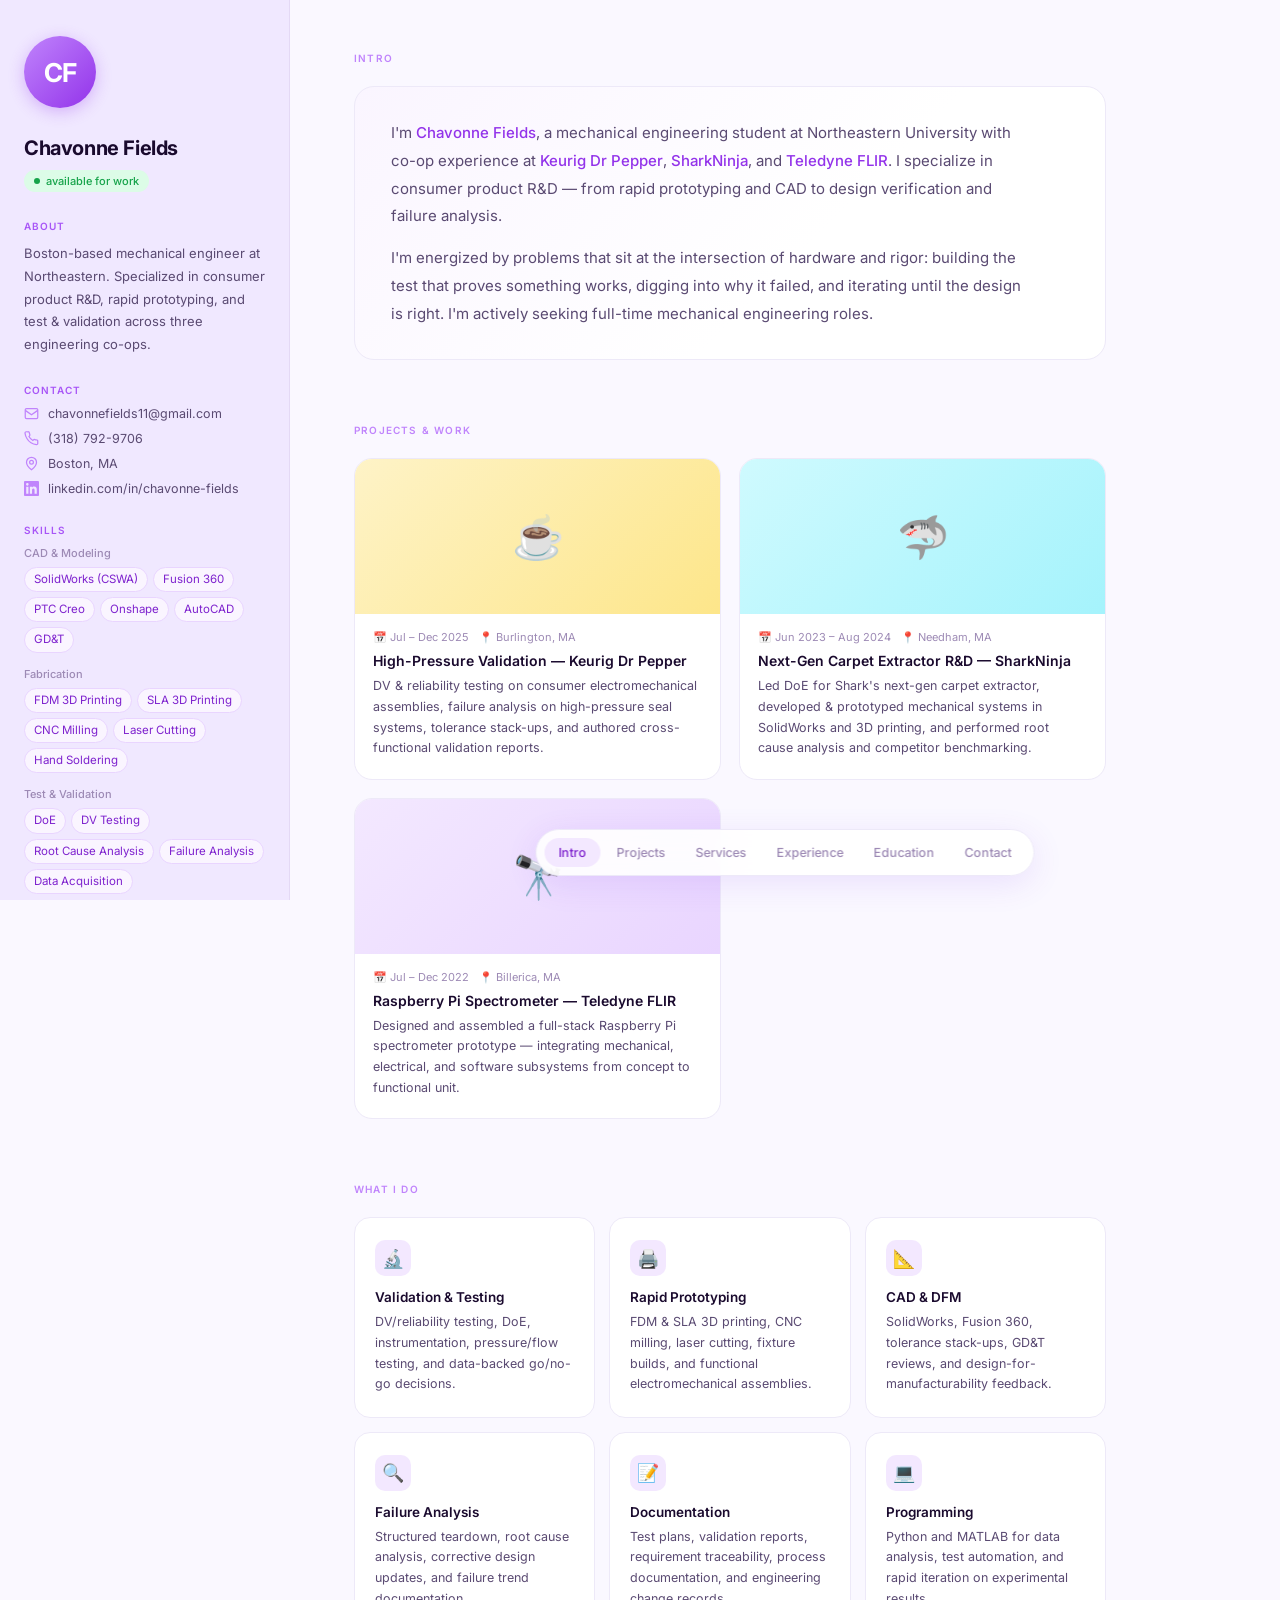
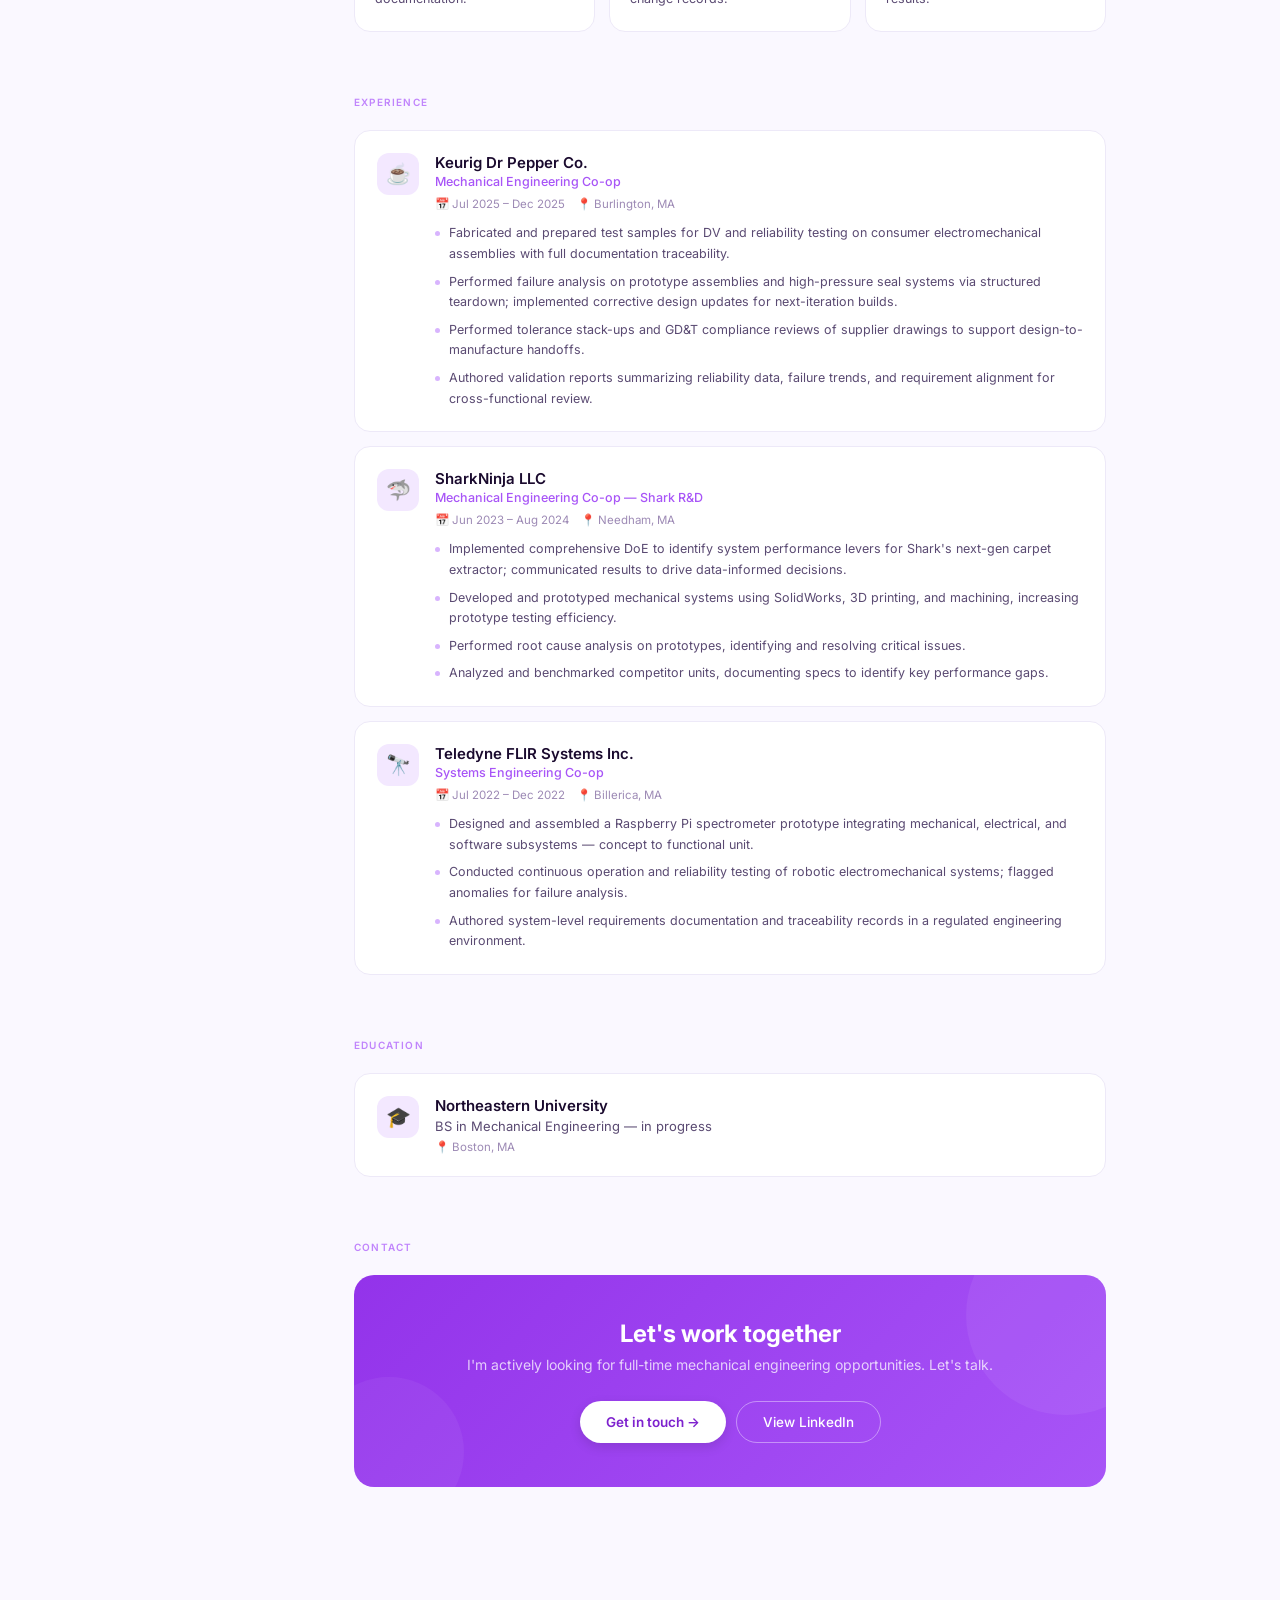
==== index.html @ 5c539b1e "Rename portfolio.html to index.html" ====
<!DOCTYPE html>
<html lang="en">
<head>
  <meta charset="UTF-8" />
  <meta name="viewport" content="width=device-width, initial-scale=1.0" />
  <title>Chavonne Fields — Mechanical Engineer</title>
  <link rel="preconnect" href="https://fonts.googleapis.com" />
  <link rel="preconnect" href="https://fonts.gstatic.com" crossorigin />
  <link href="https://fonts.googleapis.com/css2?family=Inter:ital,wght@0,300;0,400;0,500;0,600;0,700;1,400&display=swap" rel="stylesheet" />
  <style>
    *, *::before, *::after { box-sizing: border-box; margin: 0; padding: 0; }

    :root {
      --purple-50:  #faf5ff;
      --purple-100: #f3e8ff;
      --purple-200: #e9d5ff;
      --purple-300: #d8b4fe;
      --purple-400: #c084fc;
      --purple-500: #a855f7;
      --purple-600: #9333ea;
      --purple-700: #7e22ce;
      --sidebar-bg: #f0e8ff;
      --border:     #e4d9f5;
      --border-light: #ede9f8;
      --text-primary:   #1a0a2e;
      --text-secondary: #5a4a72;
      --text-muted:     #9d8ab5;
      --bg:     #faf8ff;
      --surface: #fff;
    }

    html { scroll-behavior: smooth; }

    body {
      font-family: 'Inter', -apple-system, BlinkMacSystemFont, sans-serif;
      background: var(--bg);
      color: var(--text-primary);
      display: flex;
      min-height: 100vh;
      -webkit-font-smoothing: antialiased;
    }

    /* ─── SIDEBAR ─── */
    .sidebar {
      width: 290px;
      min-width: 290px;
      height: 100vh;
      position: sticky;
      top: 0;
      overflow-y: auto;
      background: var(--sidebar-bg);
      border-right: 1px solid var(--border);
      padding: 36px 24px 32px;
      display: flex;
      flex-direction: column;
      gap: 28px;
    }

    .sidebar::-webkit-scrollbar { width: 0; }

    /* Profile photo placeholder — swap for <img> when ready */
    .profile-photo {
      width: 72px;
      height: 72px;
      border-radius: 50%;
      background: linear-gradient(135deg, var(--purple-400), var(--purple-600));
      display: flex;
      align-items: center;
      justify-content: center;
      font-size: 26px;
      font-weight: 700;
      color: #fff;
      letter-spacing: -1px;
      flex-shrink: 0;
      box-shadow: 0 4px 16px rgba(147, 51, 234, 0.3);
    }

    .profile-photo img {
      width: 100%;
      height: 100%;
      border-radius: 50%;
      object-fit: cover;
    }

    .name-block h1 {
      font-size: 20px;
      font-weight: 700;
      letter-spacing: -0.4px;
      color: var(--text-primary);
      line-height: 1.2;
      margin-bottom: 8px;
    }

    .status-badge {
      display: inline-flex;
      align-items: center;
      gap: 6px;
      font-size: 11px;
      font-weight: 500;
      color: #16a34a;
      background: #dcfce7;
      padding: 4px 10px;
      border-radius: 20px;
    }

    .status-badge::before {
      content: '';
      width: 6px;
      height: 6px;
      border-radius: 50%;
      background: #16a34a;
      animation: pulse 2s infinite;
    }

    @keyframes pulse {
      0%, 100% { opacity: 1; transform: scale(1); }
      50%       { opacity: 0.5; transform: scale(0.85); }
    }

    .sidebar-label {
      font-size: 10px;
      font-weight: 600;
      text-transform: uppercase;
      letter-spacing: 0.1em;
      color: var(--purple-500);
      margin-bottom: 10px;
    }

    .about-text {
      font-size: 13px;
      line-height: 1.75;
      color: var(--text-secondary);
    }

    /* Contact */
    .contact-list { list-style: none; display: flex; flex-direction: column; gap: 10px; }

    .contact-list li {
      display: flex;
      align-items: center;
      gap: 9px;
      font-size: 12.5px;
      color: var(--text-secondary);
    }

    .contact-list li a {
      color: var(--text-secondary);
      text-decoration: none;
      transition: color 0.15s;
    }

    .contact-list li a:hover { color: var(--purple-600); }

    .c-icon {
      width: 15px;
      height: 15px;
      flex-shrink: 0;
      color: var(--purple-400);
    }

    /* Skills */
    .skill-group { margin-bottom: 14px; }

    .skill-group-label {
      font-size: 11px;
      font-weight: 500;
      color: var(--text-muted);
      margin-bottom: 7px;
    }

    .skill-tags { display: flex; flex-wrap: wrap; gap: 5px; }

    .skill-tag {
      font-size: 11.5px;
      padding: 3px 9px;
      border-radius: 20px;
      border: 1px solid var(--purple-200);
      color: var(--purple-700);
      background: var(--purple-50);
      line-height: 1.5;
    }

    /* Social */
    .social-links {
      display: flex;
      gap: 12px;
      margin-top: auto;
      padding-top: 4px;
    }

    .social-links a {
      color: var(--purple-300);
      transition: color 0.15s;
      display: flex;
    }

    .social-links a:hover { color: var(--purple-600); }

    /* ─── MAIN ─── */
    .main {
      flex: 1;
      padding: 52px 64px 130px;
      max-width: 880px;
    }

    .content-section { margin-bottom: 64px; }

    .section-label {
      font-size: 10px;
      font-weight: 600;
      text-transform: uppercase;
      letter-spacing: 0.12em;
      color: var(--purple-400);
      margin-bottom: 22px;
    }

    /* ─── INTRO ─── */
    .intro-card {
      background: linear-gradient(135deg, var(--purple-50) 0%, #fff 60%);
      border: 1px solid var(--border-light);
      border-radius: 20px;
      padding: 32px 36px;
    }

    .intro-text {
      font-size: 15px;
      line-height: 1.85;
      color: var(--text-secondary);
      max-width: 640px;
    }

    .intro-text + .intro-text { margin-top: 14px; }

    .intro-highlight {
      color: var(--purple-600);
      font-weight: 500;
    }

    /* ─── PROJECT CARDS ─── */
    .projects-grid {
      display: grid;
      grid-template-columns: 1fr 1fr;
      gap: 18px;
    }

    .project-card {
      border: 1px solid var(--border-light);
      border-radius: 18px;
      overflow: hidden;
      background: var(--surface);
      transition: box-shadow 0.2s, transform 0.2s, border-color 0.2s;
      cursor: default;
    }

    .project-card:hover {
      box-shadow: 0 12px 40px rgba(147, 51, 234, 0.1);
      transform: translateY(-3px);
      border-color: var(--purple-200);
    }

    .project-thumb {
      width: 100%;
      height: 155px;
      display: flex;
      align-items: center;
      justify-content: center;
      font-size: 42px;
      position: relative;
      overflow: hidden;
    }

    .thumb-keurig   { background: linear-gradient(135deg, #fef3c7 0%, #fde68a 100%); }
    .thumb-shark    { background: linear-gradient(135deg, #cffafe 0%, #a5f3fc 100%); }
    .thumb-teledyne { background: linear-gradient(135deg, var(--purple-100) 0%, var(--purple-200) 100%); }

    .project-body { padding: 16px 18px 20px; }

    .project-meta {
      display: flex;
      flex-wrap: wrap;
      gap: 10px;
      margin-bottom: 8px;
      font-size: 11px;
      color: var(--text-muted);
    }

    .project-card h3 {
      font-size: 14px;
      font-weight: 600;
      margin-bottom: 7px;
      color: var(--text-primary);
    }

    .project-card p {
      font-size: 12.5px;
      color: var(--text-secondary);
      line-height: 1.65;
    }

    /* ─── SERVICES ─── */
    .services-grid {
      display: grid;
      grid-template-columns: repeat(3, 1fr);
      gap: 14px;
    }

    .service-card {
      padding: 22px 20px;
      border: 1px solid var(--border-light);
      border-radius: 16px;
      background: var(--surface);
      transition: border-color 0.2s, box-shadow 0.2s;
    }

    .service-card:hover {
      border-color: var(--purple-300);
      box-shadow: 0 4px 20px rgba(147, 51, 234, 0.07);
    }

    .service-icon {
      width: 36px;
      height: 36px;
      border-radius: 10px;
      background: var(--purple-100);
      display: flex;
      align-items: center;
      justify-content: center;
      font-size: 18px;
      margin-bottom: 13px;
    }

    .service-card h3 {
      font-size: 13.5px;
      font-weight: 600;
      margin-bottom: 7px;
      color: var(--text-primary);
    }

    .service-card p {
      font-size: 12.5px;
      color: var(--text-secondary);
      line-height: 1.65;
    }

    /* ─── TIMELINE ─── */
    .timeline { display: flex; flex-direction: column; gap: 14px; }

    .timeline-item {
      display: flex;
      gap: 16px;
      padding: 22px;
      border: 1px solid var(--border-light);
      border-radius: 16px;
      background: var(--surface);
      transition: border-color 0.2s, box-shadow 0.2s;
    }

    .timeline-item:hover {
      border-color: var(--purple-200);
      box-shadow: 0 4px 20px rgba(147, 51, 234, 0.07);
    }

    .timeline-icon {
      width: 42px;
      height: 42px;
      border-radius: 12px;
      flex-shrink: 0;
      display: flex;
      align-items: center;
      justify-content: center;
      font-size: 20px;
      background: var(--purple-100);
    }

    .timeline-body { flex: 1; }

    .timeline-body h3 {
      font-size: 15px;
      font-weight: 600;
      margin-bottom: 2px;
      color: var(--text-primary);
    }

    .timeline-role {
      font-size: 12.5px;
      color: var(--purple-500);
      font-weight: 500;
      margin-bottom: 8px;
    }

    .timeline-meta {
      display: flex;
      flex-wrap: wrap;
      gap: 12px;
      margin-bottom: 12px;
      font-size: 11.5px;
      color: var(--text-muted);
    }

    .timeline-meta span { display: flex; align-items: center; gap: 4px; }

    .timeline-bullets {
      list-style: none;
      display: flex;
      flex-direction: column;
      gap: 7px;
    }

    .timeline-bullets li {
      font-size: 12.5px;
      color: var(--text-secondary);
      line-height: 1.65;
      padding-left: 14px;
      position: relative;
    }

    .timeline-bullets li::before {
      content: '';
      position: absolute;
      left: 0;
      top: 8px;
      width: 5px;
      height: 5px;
      border-radius: 50%;
      background: var(--purple-300);
    }

    /* ─── EDUCATION ─── */
    .edu-card {
      display: flex;
      gap: 16px;
      padding: 22px;
      border: 1px solid var(--border-light);
      border-radius: 16px;
      background: var(--surface);
    }

    .edu-icon {
      width: 42px;
      height: 42px;
      border-radius: 12px;
      background: var(--purple-100);
      flex-shrink: 0;
      display: flex;
      align-items: center;
      justify-content: center;
      font-size: 20px;
    }

    .edu-body h3 {
      font-size: 15px;
      font-weight: 600;
      margin-bottom: 3px;
      color: var(--text-primary);
    }

    .edu-body .degree {
      font-size: 13px;
      color: var(--text-secondary);
      margin-bottom: 6px;
    }

    .edu-meta {
      display: flex;
      gap: 14px;
      font-size: 11.5px;
      color: var(--text-muted);
    }

    /* ─── CONTACT CTA ─── */
    .contact-cta {
      padding: 44px 40px;
      border-radius: 20px;
      background: linear-gradient(135deg, var(--purple-600) 0%, var(--purple-500) 100%);
      text-align: center;
      position: relative;
      overflow: hidden;
    }

    .contact-cta::before {
      content: '';
      position: absolute;
      top: -60px;
      right: -60px;
      width: 200px;
      height: 200px;
      border-radius: 50%;
      background: rgba(255,255,255,0.06);
    }

    .contact-cta::after {
      content: '';
      position: absolute;
      bottom: -40px;
      left: -40px;
      width: 150px;
      height: 150px;
      border-radius: 50%;
      background: rgba(255,255,255,0.05);
    }

    .contact-cta h2 {
      font-size: 24px;
      font-weight: 700;
      color: #fff;
      margin-bottom: 8px;
      position: relative;
      z-index: 1;
    }

    .contact-cta p {
      color: rgba(255,255,255,0.75);
      font-size: 14px;
      margin-bottom: 28px;
      position: relative;
      z-index: 1;
    }

    .cta-buttons {
      display: flex;
      gap: 10px;
      justify-content: center;
      flex-wrap: wrap;
      position: relative;
      z-index: 1;
    }

    .btn-white {
      display: inline-flex;
      align-items: center;
      gap: 6px;
      background: #fff;
      color: var(--purple-700);
      padding: 12px 26px;
      border-radius: 30px;
      text-decoration: none;
      font-size: 13.5px;
      font-weight: 600;
      transition: transform 0.15s, box-shadow 0.15s;
      box-shadow: 0 4px 12px rgba(0,0,0,0.12);
    }

    .btn-white:hover {
      transform: translateY(-1px);
      box-shadow: 0 8px 20px rgba(0,0,0,0.16);
    }

    .btn-outline-white {
      display: inline-flex;
      align-items: center;
      gap: 6px;
      background: transparent;
      color: #fff;
      padding: 12px 26px;
      border-radius: 30px;
      text-decoration: none;
      font-size: 13.5px;
      font-weight: 500;
      border: 1.5px solid rgba(255,255,255,0.4);
      transition: border-color 0.15s, background 0.15s;
    }

    .btn-outline-white:hover {
      border-color: rgba(255,255,255,0.8);
      background: rgba(255,255,255,0.08);
    }

    /* ─── BOTTOM NAV ─── */
    .bottom-nav {
      position: fixed;
      bottom: 24px;
      left: calc(290px + (100vw - 290px) / 2);
      transform: translateX(-50%);
      background: rgba(255,255,255,0.9);
      backdrop-filter: blur(20px);
      -webkit-backdrop-filter: blur(20px);
      border: 1px solid var(--border-light);
      border-radius: 50px;
      padding: 8px;
      display: flex;
      gap: 2px;
      box-shadow: 0 8px 32px rgba(124, 58, 237, 0.12);
      z-index: 100;
    }

    .bottom-nav a {
      font-size: 12.5px;
      font-weight: 500;
      color: var(--text-muted);
      text-decoration: none;
      padding: 7px 14px;
      border-radius: 30px;
      transition: all 0.15s;
      white-space: nowrap;
    }

    .bottom-nav a:hover { color: var(--purple-700); background: var(--purple-50); }

    .bottom-nav a.active {
      color: var(--purple-700);
      background: var(--purple-100);
    }

    /* ─── RESPONSIVE ─── */
    @media (max-width: 980px) {
      body { flex-direction: column; }
      .sidebar {
        width: 100%;
        min-width: unset;
        height: auto;
        position: static;
        border-right: none;
        border-bottom: 1px solid var(--border);
      }
      .main { padding: 36px 28px 110px; max-width: 100%; }
      .projects-grid { grid-template-columns: 1fr; }
      .services-grid { grid-template-columns: 1fr 1fr; }
      .bottom-nav { left: 50%; transform: translateX(-50%); }
    }

    @media (max-width: 580px) {
      .services-grid { grid-template-columns: 1fr; }
      .main { padding: 28px 18px 110px; }
      .contact-cta { padding: 32px 24px; }
    }
  </style>
</head>
<body>

  <!-- ─── SIDEBAR ─── -->
  <aside class="sidebar">

    <!-- Replace inner content with <img src="..." alt="Chavonne Fields"> when you have your photo -->
    <div class="profile-photo">CF</div>

    <div class="name-block">
      <h1>Chavonne Fields</h1>
      <span class="status-badge">available for work</span>
    </div>

    <div>
      <div class="sidebar-label">About</div>
      <p class="about-text">Boston-based mechanical engineer at Northeastern. Specialized in consumer product R&amp;D, rapid prototyping, and test &amp; validation across three engineering co-ops.</p>
    </div>

    <div>
      <div class="sidebar-label">Contact</div>
      <ul class="contact-list">
        <li>
          <svg class="c-icon" viewBox="0 0 24 24" fill="none" stroke="currentColor" stroke-width="2"><rect x="2" y="4" width="20" height="16" rx="2"/><path d="m2 7 10 7 10-7"/></svg>
          <a href="mailto:chavonnefields11@gmail.com">chavonnefields11@gmail.com</a>
        </li>
        <li>
          <svg class="c-icon" viewBox="0 0 24 24" fill="none" stroke="currentColor" stroke-width="2"><path d="M22 16.92v3a2 2 0 0 1-2.18 2 19.79 19.79 0 0 1-8.63-3.07A19.5 19.5 0 0 1 4.69 12a19.79 19.79 0 0 1-3.07-8.67A2 2 0 0 1 3.6 1.2h3a2 2 0 0 1 2 1.72c.127.96.361 1.903.7 2.81a2 2 0 0 1-.45 2.11L7.91 8.79a16 16 0 0 0 6.29 6.29l.96-.96a2 2 0 0 1 2.11-.45c.907.339 1.85.573 2.81.7A2 2 0 0 1 22 16.92z"/></svg>
          (318) 792-9706
        </li>
        <li>
          <svg class="c-icon" viewBox="0 0 24 24" fill="none" stroke="currentColor" stroke-width="2"><path d="M20 10c0 6-8 12-8 12s-8-6-8-12a8 8 0 1 1 16 0z"/><circle cx="12" cy="10" r="3"/></svg>
          Boston, MA
        </li>
        <li>
          <svg class="c-icon" viewBox="0 0 24 24" fill="currentColor"><path d="M20.447 20.452h-3.554v-5.569c0-1.328-.027-3.037-1.852-3.037-1.853 0-2.136 1.445-2.136 2.939v5.667H9.351V9h3.414v1.561h.046c.477-.9 1.637-1.85 3.37-1.85 3.601 0 4.267 2.37 4.267 5.455v6.286zM5.337 7.433a2.062 2.062 0 0 1-2.063-2.065 2.064 2.064 0 1 1 2.063 2.065zm1.782 13.019H3.555V9h3.564v11.452zM22.225 0H1.771C.792 0 0 .774 0 1.729v20.542C0 23.227.792 24 1.771 24h20.451C23.2 24 24 23.227 24 22.271V1.729C24 .774 23.2 0 22.222 0h.003z"/></svg>
          <a href="https://linkedin.com/in/chavonne-fields" target="_blank">linkedin.com/in/chavonne-fields</a>
        </li>
      </ul>
    </div>

    <div>
      <div class="sidebar-label">Skills</div>

      <div class="skill-group">
        <div class="skill-group-label">CAD &amp; Modeling</div>
        <div class="skill-tags">
          <span class="skill-tag">SolidWorks (CSWA)</span>
          <span class="skill-tag">Fusion 360</span>
          <span class="skill-tag">PTC Creo</span>
          <span class="skill-tag">Onshape</span>
          <span class="skill-tag">AutoCAD</span>
          <span class="skill-tag">GD&amp;T</span>
        </div>
      </div>

      <div class="skill-group">
        <div class="skill-group-label">Fabrication</div>
        <div class="skill-tags">
          <span class="skill-tag">FDM 3D Printing</span>
          <span class="skill-tag">SLA 3D Printing</span>
          <span class="skill-tag">CNC Milling</span>
          <span class="skill-tag">Laser Cutting</span>
          <span class="skill-tag">Hand Soldering</span>
        </div>
      </div>

      <div class="skill-group">
        <div class="skill-group-label">Test &amp; Validation</div>
        <div class="skill-tags">
          <span class="skill-tag">DoE</span>
          <span class="skill-tag">DV Testing</span>
          <span class="skill-tag">Root Cause Analysis</span>
          <span class="skill-tag">Failure Analysis</span>
          <span class="skill-tag">Data Acquisition</span>
        </div>
      </div>

      <div class="skill-group">
        <div class="skill-group-label">Programming</div>
        <div class="skill-tags">
          <span class="skill-tag">Python</span>
          <span class="skill-tag">MATLAB</span>
          <span class="skill-tag">C++</span>
          <span class="skill-tag">Arduino</span>
        </div>
      </div>
    </div>

    <div class="social-links">
      <a href="https://linkedin.com/in/chavonne-fields" target="_blank" title="LinkedIn">
        <svg width="19" height="19" viewBox="0 0 24 24" fill="currentColor"><path d="M20.447 20.452h-3.554v-5.569c0-1.328-.027-3.037-1.852-3.037-1.853 0-2.136 1.445-2.136 2.939v5.667H9.351V9h3.414v1.561h.046c.477-.9 1.637-1.85 3.37-1.85 3.601 0 4.267 2.37 4.267 5.455v6.286zM5.337 7.433a2.062 2.062 0 0 1-2.063-2.065 2.064 2.064 0 1 1 2.063 2.065zm1.782 13.019H3.555V9h3.564v11.452zM22.225 0H1.771C.792 0 0 .774 0 1.729v20.542C0 23.227.792 24 1.771 24h20.451C23.2 24 24 23.227 24 22.271V1.729C24 .774 23.2 0 22.222 0h.003z"/></svg>
      </a>
      <a href="mailto:chavonnefields11@gmail.com" title="Email">
        <svg width="19" height="19" viewBox="0 0 24 24" fill="none" stroke="currentColor" stroke-width="2"><rect x="2" y="4" width="20" height="16" rx="2"/><path d="m2 7 10 7 10-7"/></svg>
      </a>
    </div>

  </aside>

  <!-- ─── MAIN ─── -->
  <main class="main">

    <!-- INTRO -->
    <section class="content-section" id="intro">
      <div class="section-label">Intro</div>
      <div class="intro-card">
        <p class="intro-text">
          I'm <span class="intro-highlight">Chavonne Fields</span>, a mechanical engineering student at Northeastern University with co-op experience at <span class="intro-highlight">Keurig Dr Pepper</span>, <span class="intro-highlight">SharkNinja</span>, and <span class="intro-highlight">Teledyne FLIR</span>. I specialize in consumer product R&amp;D — from rapid prototyping and CAD to design verification and failure analysis.
        </p>
        <p class="intro-text">
          I'm energized by problems that sit at the intersection of hardware and rigor: building the test that proves something works, digging into why it failed, and iterating until the design is right. I'm actively seeking full-time mechanical engineering roles.
        </p>
      </div>
    </section>

    <!-- PROJECTS -->
    <section class="content-section" id="projects">
      <div class="section-label">Projects &amp; Work</div>
      <div class="projects-grid">

        <div class="project-card">
          <div class="project-thumb thumb-keurig">☕</div>
          <div class="project-body">
            <div class="project-meta">
              <span>📅 Jul – Dec 2025</span>
              <span>📍 Burlington, MA</span>
            </div>
            <h3>High-Pressure Validation — Keurig Dr Pepper</h3>
            <p>DV &amp; reliability testing on consumer electromechanical assemblies, failure analysis on high-pressure seal systems, tolerance stack-ups, and authored cross-functional validation reports.</p>
          </div>
        </div>

        <div class="project-card">
          <div class="project-thumb thumb-shark">🦈</div>
          <div class="project-body">
            <div class="project-meta">
              <span>📅 Jun 2023 – Aug 2024</span>
              <span>📍 Needham, MA</span>
            </div>
            <h3>Next-Gen Carpet Extractor R&amp;D — SharkNinja</h3>
            <p>Led DoE for Shark's next-gen carpet extractor, developed &amp; prototyped mechanical systems in SolidWorks and 3D printing, and performed root cause analysis and competitor benchmarking.</p>
          </div>
        </div>

        <div class="project-card">
          <div class="project-thumb thumb-teledyne">🔭</div>
          <div class="project-body">
            <div class="project-meta">
              <span>📅 Jul – Dec 2022</span>
              <span>📍 Billerica, MA</span>
            </div>
            <h3>Raspberry Pi Spectrometer — Teledyne FLIR</h3>
            <p>Designed and assembled a full-stack Raspberry Pi spectrometer prototype — integrating mechanical, electrical, and software subsystems from concept to functional unit.</p>
          </div>
        </div>

      </div>
    </section>

    <!-- WHAT I DO -->
    <section class="content-section" id="services">
      <div class="section-label">What I Do</div>
      <div class="services-grid">
        <div class="service-card">
          <div class="service-icon">🔬</div>
          <h3>Validation &amp; Testing</h3>
          <p>DV/reliability testing, DoE, instrumentation, pressure/flow testing, and data-backed go/no-go decisions.</p>
        </div>
        <div class="service-card">
          <div class="service-icon">🖨️</div>
          <h3>Rapid Prototyping</h3>
          <p>FDM &amp; SLA 3D printing, CNC milling, laser cutting, fixture builds, and functional electromechanical assemblies.</p>
        </div>
        <div class="service-card">
          <div class="service-icon">📐</div>
          <h3>CAD &amp; DFM</h3>
          <p>SolidWorks, Fusion 360, tolerance stack-ups, GD&amp;T reviews, and design-for-manufacturability feedback.</p>
        </div>
        <div class="service-card">
          <div class="service-icon">🔍</div>
          <h3>Failure Analysis</h3>
          <p>Structured teardown, root cause analysis, corrective design updates, and failure trend documentation.</p>
        </div>
        <div class="service-card">
          <div class="service-icon">📝</div>
          <h3>Documentation</h3>
          <p>Test plans, validation reports, requirement traceability, process documentation, and engineering change records.</p>
        </div>
        <div class="service-card">
          <div class="service-icon">💻</div>
          <h3>Programming</h3>
          <p>Python and MATLAB for data analysis, test automation, and rapid iteration on experimental results.</p>
        </div>
      </div>
    </section>

    <!-- EXPERIENCE -->
    <section class="content-section" id="experience">
      <div class="section-label">Experience</div>
      <div class="timeline">

        <div class="timeline-item">
          <div class="timeline-icon">☕</div>
          <div class="timeline-body">
            <h3>Keurig Dr Pepper Co.</h3>
            <div class="timeline-role">Mechanical Engineering Co-op</div>
            <div class="timeline-meta">
              <span>📅 Jul 2025 – Dec 2025</span>
              <span>📍 Burlington, MA</span>
            </div>
            <ul class="timeline-bullets">
              <li>Fabricated and prepared test samples for DV and reliability testing on consumer electromechanical assemblies with full documentation traceability.</li>
              <li>Performed failure analysis on prototype assemblies and high-pressure seal systems via structured teardown; implemented corrective design updates for next-iteration builds.</li>
              <li>Performed tolerance stack-ups and GD&amp;T compliance reviews of supplier drawings to support design-to-manufacture handoffs.</li>
              <li>Authored validation reports summarizing reliability data, failure trends, and requirement alignment for cross-functional review.</li>
            </ul>
          </div>
        </div>

        <div class="timeline-item">
          <div class="timeline-icon">🦈</div>
          <div class="timeline-body">
            <h3>SharkNinja LLC</h3>
            <div class="timeline-role">Mechanical Engineering Co-op — Shark R&amp;D</div>
            <div class="timeline-meta">
              <span>📅 Jun 2023 – Aug 2024</span>
              <span>📍 Needham, MA</span>
            </div>
            <ul class="timeline-bullets">
              <li>Implemented comprehensive DoE to identify system performance levers for Shark's next-gen carpet extractor; communicated results to drive data-informed decisions.</li>
              <li>Developed and prototyped mechanical systems using SolidWorks, 3D printing, and machining, increasing prototype testing efficiency.</li>
              <li>Performed root cause analysis on prototypes, identifying and resolving critical issues.</li>
              <li>Analyzed and benchmarked competitor units, documenting specs to identify key performance gaps.</li>
            </ul>
          </div>
        </div>

        <div class="timeline-item">
          <div class="timeline-icon">🔭</div>
          <div class="timeline-body">
            <h3>Teledyne FLIR Systems Inc.</h3>
            <div class="timeline-role">Systems Engineering Co-op</div>
            <div class="timeline-meta">
              <span>📅 Jul 2022 – Dec 2022</span>
              <span>📍 Billerica, MA</span>
            </div>
            <ul class="timeline-bullets">
              <li>Designed and assembled a Raspberry Pi spectrometer prototype integrating mechanical, electrical, and software subsystems — concept to functional unit.</li>
              <li>Conducted continuous operation and reliability testing of robotic electromechanical systems; flagged anomalies for failure analysis.</li>
              <li>Authored system-level requirements documentation and traceability records in a regulated engineering environment.</li>
            </ul>
          </div>
        </div>

      </div>
    </section>

    <!-- EDUCATION -->
    <section class="content-section" id="education">
      <div class="section-label">Education</div>
      <div class="edu-card">
        <div class="edu-icon">🎓</div>
        <div class="edu-body">
          <h3>Northeastern University</h3>
          <div class="degree">BS in Mechanical Engineering — in progress</div>
          <div class="edu-meta">
            <span>📍 Boston, MA</span>
          </div>
        </div>
      </div>
    </section>

    <!-- CONTACT -->
    <section class="content-section" id="contact">
      <div class="section-label">Contact</div>
      <div class="contact-cta">
        <h2>Let's work together</h2>
        <p>I'm actively looking for full-time mechanical engineering opportunities. Let's talk.</p>
        <div class="cta-buttons">
          <a href="mailto:chavonnefields11@gmail.com" class="btn-white">Get in touch →</a>
          <a href="https://linkedin.com/in/chavonne-fields" target="_blank" class="btn-outline-white">View LinkedIn</a>
        </div>
      </div>
    </section>

  </main>

  <!-- ─── BOTTOM NAV ─── -->
  <nav class="bottom-nav">
    <a href="#intro" class="active">Intro</a>
    <a href="#projects">Projects</a>
    <a href="#services">Services</a>
    <a href="#experience">Experience</a>
    <a href="#education">Education</a>
    <a href="#contact">Contact</a>
  </nav>

  <script>
    const sections = document.querySelectorAll('section[id]');
    const navLinks = document.querySelectorAll('.bottom-nav a');

    const observer = new IntersectionObserver((entries) => {
      entries.forEach(entry => {
        if (entry.isIntersecting) {
          navLinks.forEach(l => l.classList.remove('active'));
          const active = document.querySelector(`.bottom-nav a[href="#${entry.target.id}"]`);
          if (active) active.classList.add('active');
        }
      });
    }, { rootMargin: '-40% 0px -55% 0px' });

    sections.forEach(s => observer.observe(s));
  </script>

</body>
</html>
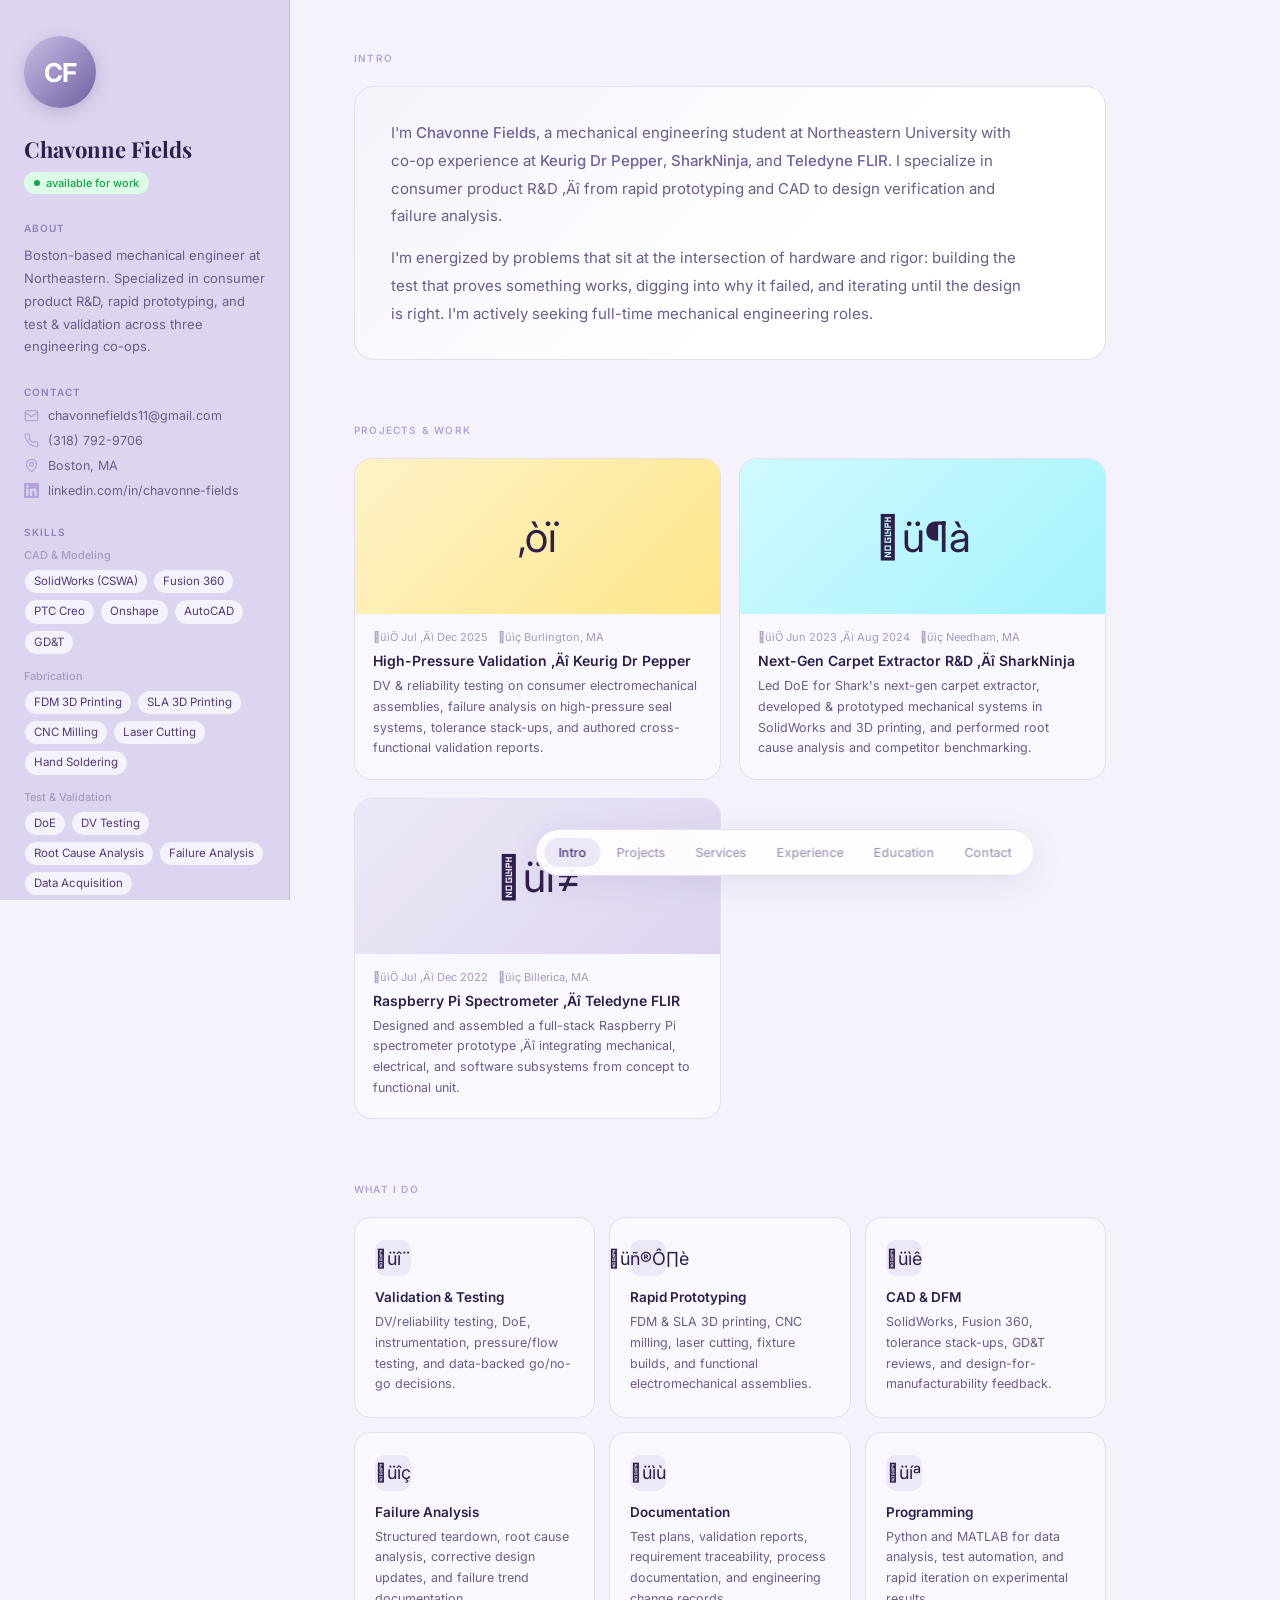
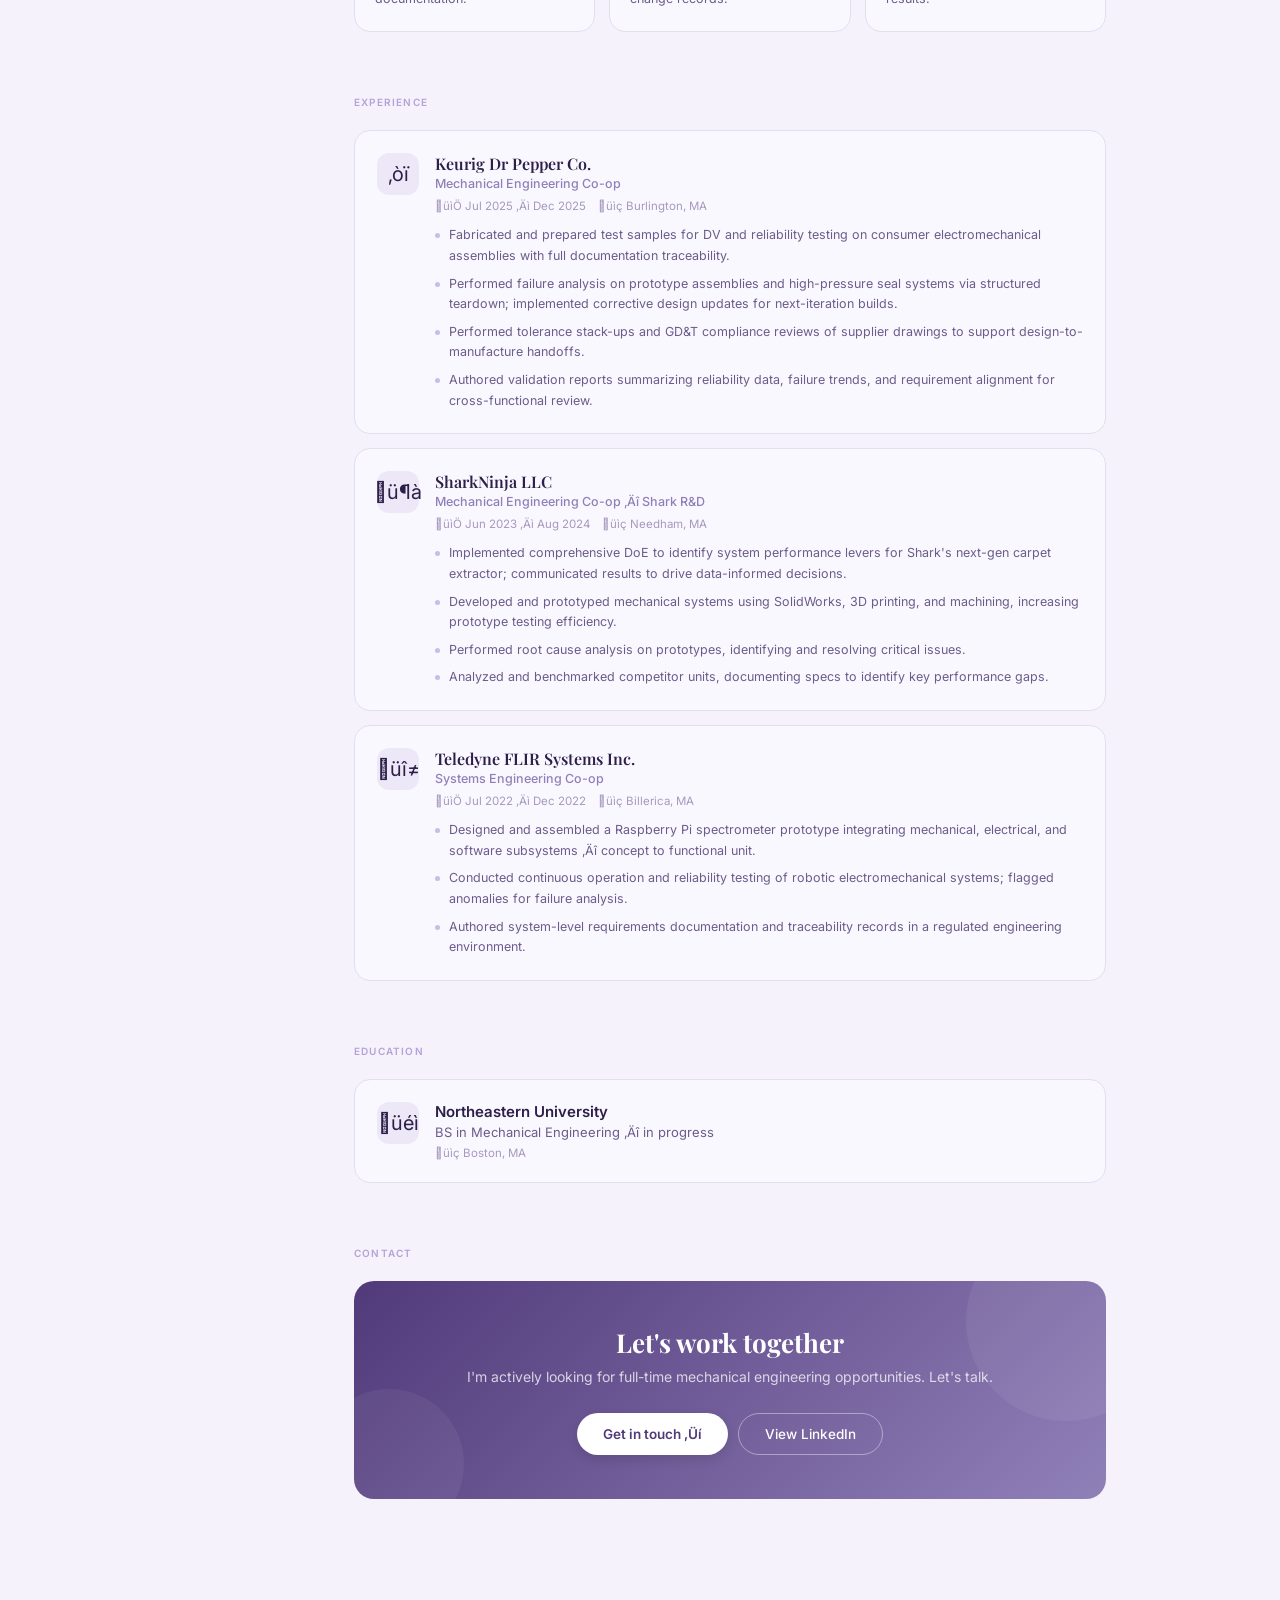
==== commit 1974577c: "Update index.html" ====
--- a/index.html
+++ b/index.html
@@ -3,36 +3,38 @@
 <head>
   <meta charset="UTF-8" />
   <meta name="viewport" content="width=device-width, initial-scale=1.0" />
-  <title>Chavonne Fields — Mechanical Engineer</title>
+  <title>Chavonne Fields ‚Äî Mechanical Engineer</title>
   <link rel="preconnect" href="https://fonts.googleapis.com" />
   <link rel="preconnect" href="https://fonts.gstatic.com" crossorigin />
-  <link href="https://fonts.googleapis.com/css2?family=Inter:ital,wght@0,300;0,400;0,500;0,600;0,700;1,400&display=swap" rel="stylesheet" />
+  <link href="https://fonts.googleapis.com/css2?family=Inter:ital,wght@0,300;0,400;0,500;0,600;0,700;1,400&family=Playfair+Display:wght@400;500;600;700&display=swap" rel="stylesheet" />
   <style>
     *, *::before, *::after { box-sizing: border-box; margin: 0; padding: 0; }
 
     :root {
-      --purple-50:  #faf5ff;
-      --purple-100: #f3e8ff;
-      --purple-200: #e9d5ff;
-      --purple-300: #d8b4fe;
-      --purple-400: #c084fc;
-      --purple-500: #a855f7;
-      --purple-600: #9333ea;
-      --purple-700: #7e22ce;
-      --sidebar-bg: #f0e8ff;
-      --border:     #e4d9f5;
-      --border-light: #ede9f8;
-      --text-primary:   #1a0a2e;
-      --text-secondary: #5a4a72;
-      --text-muted:     #9d8ab5;
-      --bg:     #faf8ff;
-      --surface: #fff;
+      /* Soft lavender palette ‚Äî inspired by the bottom of the Oliva branding image */
+      --lav-50:  #f5f2fb;
+      --lav-100: #ede8f7;
+      --lav-200: #ddd5ef;   /* sidebar bg ‚Äî the soft lavender from image */
+      --lav-300: #c9bde6;   /* borders */
+      --lav-400: #b3a3d8;   /* muted accents */
+      --lav-500: #9080b8;   /* the "Oliva" text muted purple */
+      --lav-600: #7060a0;   /* section labels, active states */
+      --lav-700: #513a7a;   /* headings, strong text */
+      --sidebar-bg:   #ddd5ef;
+      --border:       #c9bde6;
+      --border-light: #e4deef;
+      --text-primary:   #2e1f4a;
+      --text-secondary: #6b5c8a;
+      --text-muted:     #a699be;
+      --bg:      #f5f2fb;
+      --surface: #faf8ff;
     }
 
     html { scroll-behavior: smooth; }
 
     body {
       font-family: 'Inter', -apple-system, BlinkMacSystemFont, sans-serif;
+      font-feature-settings: "kern" 1;
       background: var(--bg);
       color: var(--text-primary);
       display: flex;
@@ -40,7 +42,7 @@
       -webkit-font-smoothing: antialiased;
     }
 
-    /* ─── SIDEBAR ─── */
+    /* ‚îÄ‚îÄ‚îÄ SIDEBAR ‚îÄ‚îÄ‚îÄ */
     .sidebar {
       width: 290px;
       min-width: 290px;
@@ -58,12 +60,12 @@
 
     .sidebar::-webkit-scrollbar { width: 0; }
 
-    /* Profile photo placeholder — swap for <img> when ready */
+    /* Profile photo placeholder ‚Äî swap for <img> when ready */
     .profile-photo {
       width: 72px;
       height: 72px;
       border-radius: 50%;
-      background: linear-gradient(135deg, var(--purple-400), var(--purple-600));
+      background: linear-gradient(135deg, var(--lav-300), var(--lav-600));
       display: flex;
       align-items: center;
       justify-content: center;
@@ -72,7 +74,7 @@
       color: #fff;
       letter-spacing: -1px;
       flex-shrink: 0;
-      box-shadow: 0 4px 16px rgba(147, 51, 234, 0.3);
+      box-shadow: 0 4px 16px rgba(112, 96, 160, 0.3);
     }
 
     .profile-photo img {
@@ -83,9 +85,10 @@
     }
 
     .name-block h1 {
-      font-size: 20px;
+      font-family: 'Playfair Display', Georgia, serif;
+      font-size: 22px;
       font-weight: 700;
-      letter-spacing: -0.4px;
+      letter-spacing: 0px;
       color: var(--text-primary);
       line-height: 1.2;
       margin-bottom: 8px;
@@ -122,7 +125,7 @@
       font-weight: 600;
       text-transform: uppercase;
       letter-spacing: 0.1em;
-      color: var(--purple-500);
+      color: var(--lav-500);
       margin-bottom: 10px;
     }
 
@@ -149,13 +152,13 @@
       transition: color 0.15s;
     }
 
-    .contact-list li a:hover { color: var(--purple-600); }
+    .contact-list li a:hover { color: var(--lav-600); }
 
     .c-icon {
       width: 15px;
       height: 15px;
       flex-shrink: 0;
-      color: var(--purple-400);
+      color: var(--lav-400);
     }
 
     /* Skills */
@@ -174,9 +177,9 @@
       font-size: 11.5px;
       padding: 3px 9px;
       border-radius: 20px;
-      border: 1px solid var(--purple-200);
-      color: var(--purple-700);
-      background: var(--purple-50);
+      border: 1px solid var(--lav-200);
+      color: var(--lav-700);
+      background: var(--lav-50);
       line-height: 1.5;
     }
 
@@ -189,14 +192,14 @@
     }
 
     .social-links a {
-      color: var(--purple-300);
+      color: var(--lav-300);
       transition: color 0.15s;
       display: flex;
     }
 
-    .social-links a:hover { color: var(--purple-600); }
-
-    /* ─── MAIN ─── */
+    .social-links a:hover { color: var(--lav-600); }
+
+    /* ‚îÄ‚îÄ‚îÄ MAIN ‚îÄ‚îÄ‚îÄ */
     .main {
       flex: 1;
       padding: 52px 64px 130px;
@@ -210,13 +213,13 @@
       font-weight: 600;
       text-transform: uppercase;
       letter-spacing: 0.12em;
-      color: var(--purple-400);
+      color: var(--lav-400);
       margin-bottom: 22px;
     }
 
-    /* ─── INTRO ─── */
+    /* ‚îÄ‚îÄ‚îÄ INTRO ‚îÄ‚îÄ‚îÄ */
     .intro-card {
-      background: linear-gradient(135deg, var(--purple-50) 0%, #fff 60%);
+      background: linear-gradient(135deg, var(--lav-50) 0%, #fff 60%);
       border: 1px solid var(--border-light);
       border-radius: 20px;
       padding: 32px 36px;
@@ -232,11 +235,11 @@
     .intro-text + .intro-text { margin-top: 14px; }
 
     .intro-highlight {
-      color: var(--purple-600);
+      color: var(--lav-600);
       font-weight: 500;
     }
 
-    /* ─── PROJECT CARDS ─── */
+    /* ‚îÄ‚îÄ‚îÄ PROJECT CARDS ‚îÄ‚îÄ‚îÄ */
     .projects-grid {
       display: grid;
       grid-template-columns: 1fr 1fr;
@@ -253,9 +256,9 @@
     }
 
     .project-card:hover {
-      box-shadow: 0 12px 40px rgba(147, 51, 234, 0.1);
+      box-shadow: 0 12px 40px rgba(112, 96, 160, 0.1);
       transform: translateY(-3px);
-      border-color: var(--purple-200);
+      border-color: var(--lav-200);
     }
 
     .project-thumb {
@@ -271,7 +274,7 @@
 
     .thumb-keurig   { background: linear-gradient(135deg, #fef3c7 0%, #fde68a 100%); }
     .thumb-shark    { background: linear-gradient(135deg, #cffafe 0%, #a5f3fc 100%); }
-    .thumb-teledyne { background: linear-gradient(135deg, var(--purple-100) 0%, var(--purple-200) 100%); }
+    .thumb-teledyne { background: linear-gradient(135deg, var(--lav-100) 0%, var(--lav-200) 100%); }
 
     .project-body { padding: 16px 18px 20px; }
 
@@ -297,7 +300,7 @@
       line-height: 1.65;
     }
 
-    /* ─── SERVICES ─── */
+    /* ‚îÄ‚îÄ‚îÄ SERVICES ‚îÄ‚îÄ‚îÄ */
     .services-grid {
       display: grid;
       grid-template-columns: repeat(3, 1fr);
@@ -313,15 +316,15 @@
     }
 
     .service-card:hover {
-      border-color: var(--purple-300);
-      box-shadow: 0 4px 20px rgba(147, 51, 234, 0.07);
+      border-color: var(--lav-300);
+      box-shadow: 0 4px 20px rgba(112, 96, 160, 0.07);
     }
 
     .service-icon {
       width: 36px;
       height: 36px;
       border-radius: 10px;
-      background: var(--purple-100);
+      background: var(--lav-100);
       display: flex;
       align-items: center;
       justify-content: center;
@@ -342,7 +345,7 @@
       line-height: 1.65;
     }
 
-    /* ─── TIMELINE ─── */
+    /* ‚îÄ‚îÄ‚îÄ TIMELINE ‚îÄ‚îÄ‚îÄ */
     .timeline { display: flex; flex-direction: column; gap: 14px; }
 
     .timeline-item {
@@ -356,8 +359,8 @@
     }
 
     .timeline-item:hover {
-      border-color: var(--purple-200);
-      box-shadow: 0 4px 20px rgba(147, 51, 234, 0.07);
+      border-color: var(--lav-200);
+      box-shadow: 0 4px 20px rgba(112, 96, 160, 0.07);
     }
 
     .timeline-icon {
@@ -369,13 +372,14 @@
       align-items: center;
       justify-content: center;
       font-size: 20px;
-      background: var(--purple-100);
+      background: var(--lav-100);
     }
 
     .timeline-body { flex: 1; }
 
     .timeline-body h3 {
-      font-size: 15px;
+      font-family: 'Playfair Display', Georgia, serif;
+      font-size: 16px;
       font-weight: 600;
       margin-bottom: 2px;
       color: var(--text-primary);
@@ -383,7 +387,7 @@
 
     .timeline-role {
       font-size: 12.5px;
-      color: var(--purple-500);
+      color: var(--lav-500);
       font-weight: 500;
       margin-bottom: 8px;
     }
@@ -422,10 +426,10 @@
       width: 5px;
       height: 5px;
       border-radius: 50%;
-      background: var(--purple-300);
-    }
-
-    /* ─── EDUCATION ─── */
+      background: var(--lav-300);
+    }
+
+    /* ‚îÄ‚îÄ‚îÄ EDUCATION ‚îÄ‚îÄ‚îÄ */
     .edu-card {
       display: flex;
       gap: 16px;
@@ -439,7 +443,7 @@
       width: 42px;
       height: 42px;
       border-radius: 12px;
-      background: var(--purple-100);
+      background: var(--lav-100);
       flex-shrink: 0;
       display: flex;
       align-items: center;
@@ -467,11 +471,11 @@
       color: var(--text-muted);
     }
 
-    /* ─── CONTACT CTA ─── */
+    /* ‚îÄ‚îÄ‚îÄ CONTACT CTA ‚îÄ‚îÄ‚îÄ */
     .contact-cta {
       padding: 44px 40px;
       border-radius: 20px;
-      background: linear-gradient(135deg, var(--purple-600) 0%, var(--purple-500) 100%);
+      background: linear-gradient(135deg, #513a7a 0%, var(--lav-500) 100%);
       text-align: center;
       position: relative;
       overflow: hidden;
@@ -500,7 +504,8 @@
     }
 
     .contact-cta h2 {
-      font-size: 24px;
+      font-family: 'Playfair Display', Georgia, serif;
+      font-size: 26px;
       font-weight: 700;
       color: #fff;
       margin-bottom: 8px;
@@ -530,7 +535,7 @@
       align-items: center;
       gap: 6px;
       background: #fff;
-      color: var(--purple-700);
+      color: var(--lav-700);
       padding: 12px 26px;
       border-radius: 30px;
       text-decoration: none;
@@ -565,7 +570,7 @@
       background: rgba(255,255,255,0.08);
     }
 
-    /* ─── BOTTOM NAV ─── */
+    /* ‚îÄ‚îÄ‚îÄ BOTTOM NAV ‚îÄ‚îÄ‚îÄ */
     .bottom-nav {
       position: fixed;
       bottom: 24px;
@@ -579,7 +584,7 @@
       padding: 8px;
       display: flex;
       gap: 2px;
-      box-shadow: 0 8px 32px rgba(124, 58, 237, 0.12);
+      box-shadow: 0 8px 32px rgba(112, 96, 160, 0.12);
       z-index: 100;
     }
 
@@ -594,14 +599,14 @@
       white-space: nowrap;
     }
 
-    .bottom-nav a:hover { color: var(--purple-700); background: var(--purple-50); }
+    .bottom-nav a:hover { color: var(--lav-700); background: var(--lav-50); }
 
     .bottom-nav a.active {
-      color: var(--purple-700);
-      background: var(--purple-100);
-    }
-
-    /* ─── RESPONSIVE ─── */
+      color: var(--lav-700);
+      background: var(--lav-100);
+    }
+
+    /* ‚îÄ‚îÄ‚îÄ RESPONSIVE ‚îÄ‚îÄ‚îÄ */
     @media (max-width: 980px) {
       body { flex-direction: column; }
       .sidebar {
@@ -627,7 +632,7 @@
 </head>
 <body>
 
-  <!-- ─── SIDEBAR ─── -->
+  <!-- ‚îÄ‚îÄ‚îÄ SIDEBAR ‚îÄ‚îÄ‚îÄ -->
   <aside class="sidebar">
 
     <!-- Replace inner content with <img src="..." alt="Chavonne Fields"> when you have your photo -->
@@ -724,7 +729,7 @@
 
   </aside>
 
-  <!-- ─── MAIN ─── -->
+  <!-- ‚îÄ‚îÄ‚îÄ MAIN ‚îÄ‚îÄ‚îÄ -->
   <main class="main">
 
     <!-- INTRO -->
@@ -732,7 +737,7 @@
       <div class="section-label">Intro</div>
       <div class="intro-card">
         <p class="intro-text">
-          I'm <span class="intro-highlight">Chavonne Fields</span>, a mechanical engineering student at Northeastern University with co-op experience at <span class="intro-highlight">Keurig Dr Pepper</span>, <span class="intro-highlight">SharkNinja</span>, and <span class="intro-highlight">Teledyne FLIR</span>. I specialize in consumer product R&amp;D — from rapid prototyping and CAD to design verification and failure analysis.
+          I'm <span class="intro-highlight">Chavonne Fields</span>, a mechanical engineering student at Northeastern University with co-op experience at <span class="intro-highlight">Keurig Dr Pepper</span>, <span class="intro-highlight">SharkNinja</span>, and <span class="intro-highlight">Teledyne FLIR</span>. I specialize in consumer product R&amp;D ‚Äî from rapid prototyping and CAD to design verification and failure analysis.
         </p>
         <p class="intro-text">
           I'm energized by problems that sit at the intersection of hardware and rigor: building the test that proves something works, digging into why it failed, and iterating until the design is right. I'm actively seeking full-time mechanical engineering roles.
@@ -746,38 +751,38 @@
       <div class="projects-grid">
 
         <div class="project-card">
-          <div class="project-thumb thumb-keurig">☕</div>
+          <div class="project-thumb thumb-keurig">‚òï</div>
           <div class="project-body">
             <div class="project-meta">
-              <span>📅 Jul – Dec 2025</span>
-              <span>📍 Burlington, MA</span>
+              <span>üìÖ Jul ‚Äì Dec 2025</span>
+              <span>üìç Burlington, MA</span>
             </div>
-            <h3>High-Pressure Validation — Keurig Dr Pepper</h3>
+            <h3>High-Pressure Validation ‚Äî Keurig Dr Pepper</h3>
             <p>DV &amp; reliability testing on consumer electromechanical assemblies, failure analysis on high-pressure seal systems, tolerance stack-ups, and authored cross-functional validation reports.</p>
           </div>
         </div>
 
         <div class="project-card">
-          <div class="project-thumb thumb-shark">🦈</div>
+          <div class="project-thumb thumb-shark">ü¶à</div>
           <div class="project-body">
             <div class="project-meta">
-              <span>📅 Jun 2023 – Aug 2024</span>
-              <span>📍 Needham, MA</span>
+              <span>üìÖ Jun 2023 ‚Äì Aug 2024</span>
+              <span>üìç Needham, MA</span>
             </div>
-            <h3>Next-Gen Carpet Extractor R&amp;D — SharkNinja</h3>
+            <h3>Next-Gen Carpet Extractor R&amp;D ‚Äî SharkNinja</h3>
             <p>Led DoE for Shark's next-gen carpet extractor, developed &amp; prototyped mechanical systems in SolidWorks and 3D printing, and performed root cause analysis and competitor benchmarking.</p>
           </div>
         </div>
 
         <div class="project-card">
-          <div class="project-thumb thumb-teledyne">🔭</div>
+          <div class="project-thumb thumb-teledyne">üî≠</div>
           <div class="project-body">
             <div class="project-meta">
-              <span>📅 Jul – Dec 2022</span>
-              <span>📍 Billerica, MA</span>
+              <span>üìÖ Jul ‚Äì Dec 2022</span>
+              <span>üìç Billerica, MA</span>
             </div>
-            <h3>Raspberry Pi Spectrometer — Teledyne FLIR</h3>
-            <p>Designed and assembled a full-stack Raspberry Pi spectrometer prototype — integrating mechanical, electrical, and software subsystems from concept to functional unit.</p>
+            <h3>Raspberry Pi Spectrometer ‚Äî Teledyne FLIR</h3>
+            <p>Designed and assembled a full-stack Raspberry Pi spectrometer prototype ‚Äî integrating mechanical, electrical, and software subsystems from concept to functional unit.</p>
           </div>
         </div>
 
@@ -789,32 +794,32 @@
       <div class="section-label">What I Do</div>
       <div class="services-grid">
         <div class="service-card">
-          <div class="service-icon">🔬</div>
+          <div class="service-icon">üî¨</div>
           <h3>Validation &amp; Testing</h3>
           <p>DV/reliability testing, DoE, instrumentation, pressure/flow testing, and data-backed go/no-go decisions.</p>
         </div>
         <div class="service-card">
-          <div class="service-icon">🖨️</div>
+          <div class="service-icon">üñ®Ô∏è</div>
           <h3>Rapid Prototyping</h3>
           <p>FDM &amp; SLA 3D printing, CNC milling, laser cutting, fixture builds, and functional electromechanical assemblies.</p>
         </div>
         <div class="service-card">
-          <div class="service-icon">📐</div>
+          <div class="service-icon">üìê</div>
           <h3>CAD &amp; DFM</h3>
           <p>SolidWorks, Fusion 360, tolerance stack-ups, GD&amp;T reviews, and design-for-manufacturability feedback.</p>
         </div>
         <div class="service-card">
-          <div class="service-icon">🔍</div>
+          <div class="service-icon">üîç</div>
           <h3>Failure Analysis</h3>
           <p>Structured teardown, root cause analysis, corrective design updates, and failure trend documentation.</p>
         </div>
         <div class="service-card">
-          <div class="service-icon">📝</div>
+          <div class="service-icon">üìù</div>
           <h3>Documentation</h3>
           <p>Test plans, validation reports, requirement traceability, process documentation, and engineering change records.</p>
         </div>
         <div class="service-card">
-          <div class="service-icon">💻</div>
+          <div class="service-icon">üíª</div>
           <h3>Programming</h3>
           <p>Python and MATLAB for data analysis, test automation, and rapid iteration on experimental results.</p>
         </div>
@@ -827,13 +832,13 @@
       <div class="timeline">
 
         <div class="timeline-item">
-          <div class="timeline-icon">☕</div>
+          <div class="timeline-icon">‚òï</div>
           <div class="timeline-body">
             <h3>Keurig Dr Pepper Co.</h3>
             <div class="timeline-role">Mechanical Engineering Co-op</div>
             <div class="timeline-meta">
-              <span>📅 Jul 2025 – Dec 2025</span>
-              <span>📍 Burlington, MA</span>
+              <span>üìÖ Jul 2025 ‚Äì Dec 2025</span>
+              <span>üìç Burlington, MA</span>
             </div>
             <ul class="timeline-bullets">
               <li>Fabricated and prepared test samples for DV and reliability testing on consumer electromechanical assemblies with full documentation traceability.</li>
@@ -845,13 +850,13 @@
         </div>
 
         <div class="timeline-item">
-          <div class="timeline-icon">🦈</div>
+          <div class="timeline-icon">ü¶à</div>
           <div class="timeline-body">
             <h3>SharkNinja LLC</h3>
-            <div class="timeline-role">Mechanical Engineering Co-op — Shark R&amp;D</div>
+            <div class="timeline-role">Mechanical Engineering Co-op ‚Äî Shark R&amp;D</div>
             <div class="timeline-meta">
-              <span>📅 Jun 2023 – Aug 2024</span>
-              <span>📍 Needham, MA</span>
+              <span>üìÖ Jun 2023 ‚Äì Aug 2024</span>
+              <span>üìç Needham, MA</span>
             </div>
             <ul class="timeline-bullets">
               <li>Implemented comprehensive DoE to identify system performance levers for Shark's next-gen carpet extractor; communicated results to drive data-informed decisions.</li>
@@ -863,16 +868,16 @@
         </div>
 
         <div class="timeline-item">
-          <div class="timeline-icon">🔭</div>
+          <div class="timeline-icon">üî≠</div>
           <div class="timeline-body">
             <h3>Teledyne FLIR Systems Inc.</h3>
             <div class="timeline-role">Systems Engineering Co-op</div>
             <div class="timeline-meta">
-              <span>📅 Jul 2022 – Dec 2022</span>
-              <span>📍 Billerica, MA</span>
+              <span>üìÖ Jul 2022 ‚Äì Dec 2022</span>
+              <span>üìç Billerica, MA</span>
             </div>
             <ul class="timeline-bullets">
-              <li>Designed and assembled a Raspberry Pi spectrometer prototype integrating mechanical, electrical, and software subsystems — concept to functional unit.</li>
+              <li>Designed and assembled a Raspberry Pi spectrometer prototype integrating mechanical, electrical, and software subsystems ‚Äî concept to functional unit.</li>
               <li>Conducted continuous operation and reliability testing of robotic electromechanical systems; flagged anomalies for failure analysis.</li>
               <li>Authored system-level requirements documentation and traceability records in a regulated engineering environment.</li>
             </ul>
@@ -886,12 +891,12 @@
     <section class="content-section" id="education">
       <div class="section-label">Education</div>
       <div class="edu-card">
-        <div class="edu-icon">🎓</div>
+        <div class="edu-icon">üéì</div>
         <div class="edu-body">
           <h3>Northeastern University</h3>
-          <div class="degree">BS in Mechanical Engineering — in progress</div>
+          <div class="degree">BS in Mechanical Engineering ‚Äî in progress</div>
           <div class="edu-meta">
-            <span>📍 Boston, MA</span>
+            <span>üìç Boston, MA</span>
           </div>
         </div>
       </div>
@@ -904,7 +909,7 @@
         <h2>Let's work together</h2>
         <p>I'm actively looking for full-time mechanical engineering opportunities. Let's talk.</p>
         <div class="cta-buttons">
-          <a href="mailto:chavonnefields11@gmail.com" class="btn-white">Get in touch →</a>
+          <a href="mailto:chavonnefields11@gmail.com" class="btn-white">Get in touch ‚Üí</a>
           <a href="https://linkedin.com/in/chavonne-fields" target="_blank" class="btn-outline-white">View LinkedIn</a>
         </div>
       </div>
@@ -912,7 +917,7 @@
 
   </main>
 
-  <!-- ─── BOTTOM NAV ─── -->
+  <!-- ‚îÄ‚îÄ‚îÄ BOTTOM NAV ‚îÄ‚îÄ‚îÄ -->
   <nav class="bottom-nav">
     <a href="#intro" class="active">Intro</a>
     <a href="#projects">Projects</a>
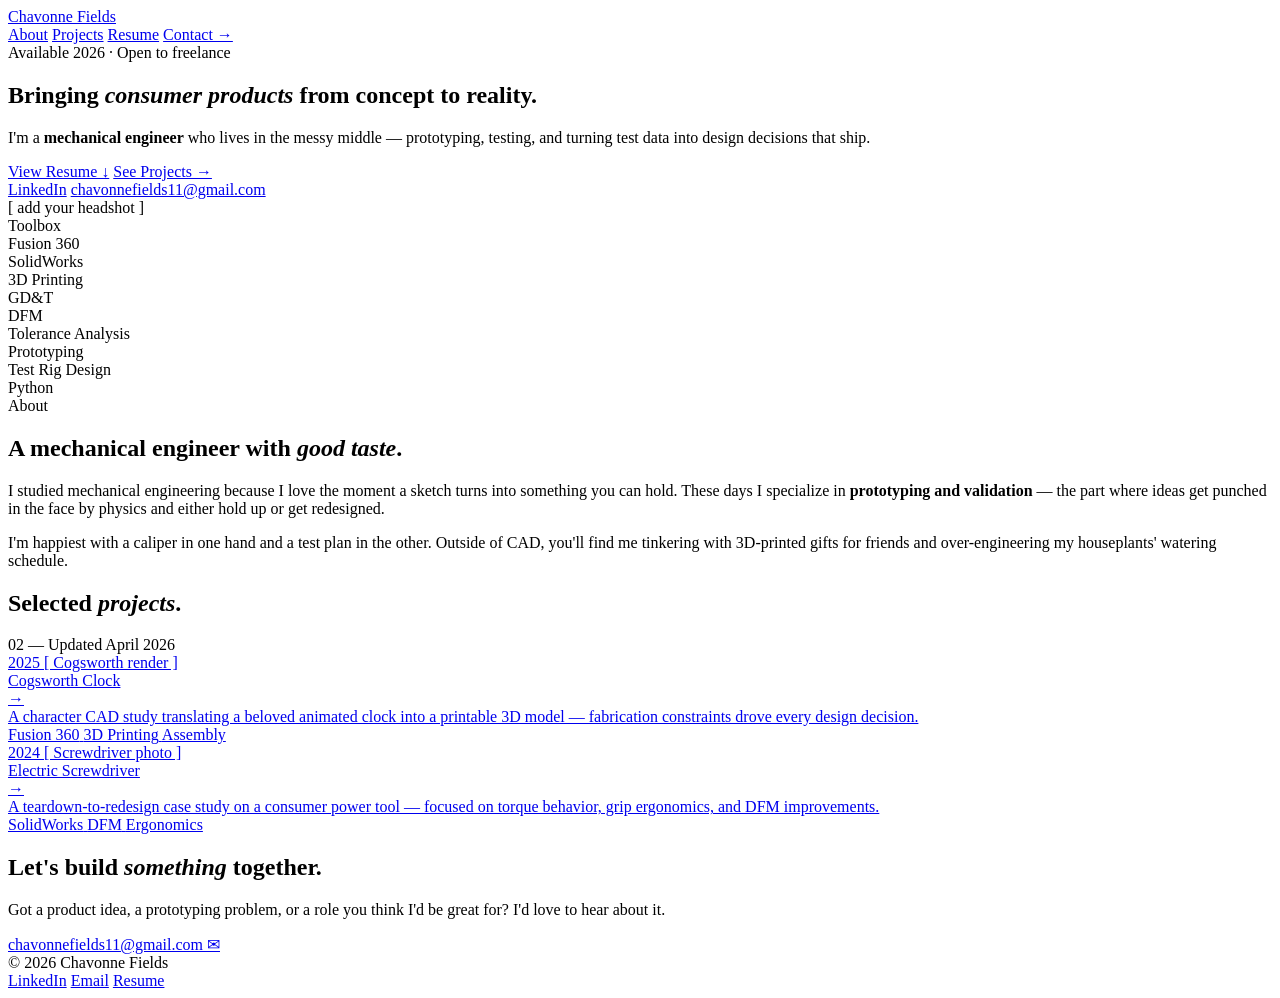
==== commit 20cd7dd4: "Add files via upload" ====
--- a/index.html
+++ b/index.html
@@ -1,948 +1,141 @@
 <!DOCTYPE html>
 <html lang="en">
 <head>
-  <meta charset="UTF-8" />
-  <meta name="viewport" content="width=device-width, initial-scale=1.0" />
-  <title>Chavonne Fields ‚Äî Mechanical Engineer</title>
-  <link rel="preconnect" href="https://fonts.googleapis.com" />
-  <link rel="preconnect" href="https://fonts.gstatic.com" crossorigin />
-  <link href="https://fonts.googleapis.com/css2?family=Inter:ital,wght@0,300;0,400;0,500;0,600;0,700;1,400&family=Playfair+Display:wght@400;500;600;700&display=swap" rel="stylesheet" />
-  <style>
-    *, *::before, *::after { box-sizing: border-box; margin: 0; padding: 0; }
-
-    :root {
-      /* Soft lavender palette ‚Äî inspired by the bottom of the Oliva branding image */
-      --lav-50:  #f5f2fb;
-      --lav-100: #ede8f7;
-      --lav-200: #ddd5ef;   /* sidebar bg ‚Äî the soft lavender from image */
-      --lav-300: #c9bde6;   /* borders */
-      --lav-400: #b3a3d8;   /* muted accents */
-      --lav-500: #9080b8;   /* the "Oliva" text muted purple */
-      --lav-600: #7060a0;   /* section labels, active states */
-      --lav-700: #513a7a;   /* headings, strong text */
-      --sidebar-bg:   #ddd5ef;
-      --border:       #c9bde6;
-      --border-light: #e4deef;
-      --text-primary:   #2e1f4a;
-      --text-secondary: #6b5c8a;
-      --text-muted:     #a699be;
-      --bg:      #f5f2fb;
-      --surface: #faf8ff;
-    }
-
-    html { scroll-behavior: smooth; }
-
-    body {
-      font-family: 'Inter', -apple-system, BlinkMacSystemFont, sans-serif;
-      font-feature-settings: "kern" 1;
-      background: var(--bg);
-      color: var(--text-primary);
-      display: flex;
-      min-height: 100vh;
-      -webkit-font-smoothing: antialiased;
-    }
-
-    /* ‚îÄ‚îÄ‚îÄ SIDEBAR ‚îÄ‚îÄ‚îÄ */
-    .sidebar {
-      width: 290px;
-      min-width: 290px;
-      height: 100vh;
-      position: sticky;
-      top: 0;
-      overflow-y: auto;
-      background: var(--sidebar-bg);
-      border-right: 1px solid var(--border);
-      padding: 36px 24px 32px;
-      display: flex;
-      flex-direction: column;
-      gap: 28px;
-    }
-
-    .sidebar::-webkit-scrollbar { width: 0; }
-
-    /* Profile photo placeholder ‚Äî swap for <img> when ready */
-    .profile-photo {
-      width: 72px;
-      height: 72px;
-      border-radius: 50%;
-      background: linear-gradient(135deg, var(--lav-300), var(--lav-600));
-      display: flex;
-      align-items: center;
-      justify-content: center;
-      font-size: 26px;
-      font-weight: 700;
-      color: #fff;
-      letter-spacing: -1px;
-      flex-shrink: 0;
-      box-shadow: 0 4px 16px rgba(112, 96, 160, 0.3);
-    }
-
-    .profile-photo img {
-      width: 100%;
-      height: 100%;
-      border-radius: 50%;
-      object-fit: cover;
-    }
-
-    .name-block h1 {
-      font-family: 'Playfair Display', Georgia, serif;
-      font-size: 22px;
-      font-weight: 700;
-      letter-spacing: 0px;
-      color: var(--text-primary);
-      line-height: 1.2;
-      margin-bottom: 8px;
-    }
-
-    .status-badge {
-      display: inline-flex;
-      align-items: center;
-      gap: 6px;
-      font-size: 11px;
-      font-weight: 500;
-      color: #16a34a;
-      background: #dcfce7;
-      padding: 4px 10px;
-      border-radius: 20px;
-    }
-
-    .status-badge::before {
-      content: '';
-      width: 6px;
-      height: 6px;
-      border-radius: 50%;
-      background: #16a34a;
-      animation: pulse 2s infinite;
-    }
-
-    @keyframes pulse {
-      0%, 100% { opacity: 1; transform: scale(1); }
-      50%       { opacity: 0.5; transform: scale(0.85); }
-    }
-
-    .sidebar-label {
-      font-size: 10px;
-      font-weight: 600;
-      text-transform: uppercase;
-      letter-spacing: 0.1em;
-      color: var(--lav-500);
-      margin-bottom: 10px;
-    }
-
-    .about-text {
-      font-size: 13px;
-      line-height: 1.75;
-      color: var(--text-secondary);
-    }
-
-    /* Contact */
-    .contact-list { list-style: none; display: flex; flex-direction: column; gap: 10px; }
-
-    .contact-list li {
-      display: flex;
-      align-items: center;
-      gap: 9px;
-      font-size: 12.5px;
-      color: var(--text-secondary);
-    }
-
-    .contact-list li a {
-      color: var(--text-secondary);
-      text-decoration: none;
-      transition: color 0.15s;
-    }
-
-    .contact-list li a:hover { color: var(--lav-600); }
-
-    .c-icon {
-      width: 15px;
-      height: 15px;
-      flex-shrink: 0;
-      color: var(--lav-400);
-    }
-
-    /* Skills */
-    .skill-group { margin-bottom: 14px; }
-
-    .skill-group-label {
-      font-size: 11px;
-      font-weight: 500;
-      color: var(--text-muted);
-      margin-bottom: 7px;
-    }
-
-    .skill-tags { display: flex; flex-wrap: wrap; gap: 5px; }
-
-    .skill-tag {
-      font-size: 11.5px;
-      padding: 3px 9px;
-      border-radius: 20px;
-      border: 1px solid var(--lav-200);
-      color: var(--lav-700);
-      background: var(--lav-50);
-      line-height: 1.5;
-    }
-
-    /* Social */
-    .social-links {
-      display: flex;
-      gap: 12px;
-      margin-top: auto;
-      padding-top: 4px;
-    }
-
-    .social-links a {
-      color: var(--lav-300);
-      transition: color 0.15s;
-      display: flex;
-    }
-
-    .social-links a:hover { color: var(--lav-600); }
-
-    /* ‚îÄ‚îÄ‚îÄ MAIN ‚îÄ‚îÄ‚îÄ */
-    .main {
-      flex: 1;
-      padding: 52px 64px 130px;
-      max-width: 880px;
-    }
-
-    .content-section { margin-bottom: 64px; }
-
-    .section-label {
-      font-size: 10px;
-      font-weight: 600;
-      text-transform: uppercase;
-      letter-spacing: 0.12em;
-      color: var(--lav-400);
-      margin-bottom: 22px;
-    }
-
-    /* ‚îÄ‚îÄ‚îÄ INTRO ‚îÄ‚îÄ‚îÄ */
-    .intro-card {
-      background: linear-gradient(135deg, var(--lav-50) 0%, #fff 60%);
-      border: 1px solid var(--border-light);
-      border-radius: 20px;
-      padding: 32px 36px;
-    }
-
-    .intro-text {
-      font-size: 15px;
-      line-height: 1.85;
-      color: var(--text-secondary);
-      max-width: 640px;
-    }
-
-    .intro-text + .intro-text { margin-top: 14px; }
-
-    .intro-highlight {
-      color: var(--lav-600);
-      font-weight: 500;
-    }
-
-    /* ‚îÄ‚îÄ‚îÄ PROJECT CARDS ‚îÄ‚îÄ‚îÄ */
-    .projects-grid {
-      display: grid;
-      grid-template-columns: 1fr 1fr;
-      gap: 18px;
-    }
-
-    .project-card {
-      border: 1px solid var(--border-light);
-      border-radius: 18px;
-      overflow: hidden;
-      background: var(--surface);
-      transition: box-shadow 0.2s, transform 0.2s, border-color 0.2s;
-      cursor: default;
-    }
-
-    .project-card:hover {
-      box-shadow: 0 12px 40px rgba(112, 96, 160, 0.1);
-      transform: translateY(-3px);
-      border-color: var(--lav-200);
-    }
-
-    .project-thumb {
-      width: 100%;
-      height: 155px;
-      display: flex;
-      align-items: center;
-      justify-content: center;
-      font-size: 42px;
-      position: relative;
-      overflow: hidden;
-    }
-
-    .thumb-keurig   { background: linear-gradient(135deg, #fef3c7 0%, #fde68a 100%); }
-    .thumb-shark    { background: linear-gradient(135deg, #cffafe 0%, #a5f3fc 100%); }
-    .thumb-teledyne { background: linear-gradient(135deg, var(--lav-100) 0%, var(--lav-200) 100%); }
-
-    .project-body { padding: 16px 18px 20px; }
-
-    .project-meta {
-      display: flex;
-      flex-wrap: wrap;
-      gap: 10px;
-      margin-bottom: 8px;
-      font-size: 11px;
-      color: var(--text-muted);
-    }
-
-    .project-card h3 {
-      font-size: 14px;
-      font-weight: 600;
-      margin-bottom: 7px;
-      color: var(--text-primary);
-    }
-
-    .project-card p {
-      font-size: 12.5px;
-      color: var(--text-secondary);
-      line-height: 1.65;
-    }
-
-    /* ‚îÄ‚îÄ‚îÄ SERVICES ‚îÄ‚îÄ‚îÄ */
-    .services-grid {
-      display: grid;
-      grid-template-columns: repeat(3, 1fr);
-      gap: 14px;
-    }
-
-    .service-card {
-      padding: 22px 20px;
-      border: 1px solid var(--border-light);
-      border-radius: 16px;
-      background: var(--surface);
-      transition: border-color 0.2s, box-shadow 0.2s;
-    }
-
-    .service-card:hover {
-      border-color: var(--lav-300);
-      box-shadow: 0 4px 20px rgba(112, 96, 160, 0.07);
-    }
-
-    .service-icon {
-      width: 36px;
-      height: 36px;
-      border-radius: 10px;
-      background: var(--lav-100);
-      display: flex;
-      align-items: center;
-      justify-content: center;
-      font-size: 18px;
-      margin-bottom: 13px;
-    }
-
-    .service-card h3 {
-      font-size: 13.5px;
-      font-weight: 600;
-      margin-bottom: 7px;
-      color: var(--text-primary);
-    }
-
-    .service-card p {
-      font-size: 12.5px;
-      color: var(--text-secondary);
-      line-height: 1.65;
-    }
-
-    /* ‚îÄ‚îÄ‚îÄ TIMELINE ‚îÄ‚îÄ‚îÄ */
-    .timeline { display: flex; flex-direction: column; gap: 14px; }
-
-    .timeline-item {
-      display: flex;
-      gap: 16px;
-      padding: 22px;
-      border: 1px solid var(--border-light);
-      border-radius: 16px;
-      background: var(--surface);
-      transition: border-color 0.2s, box-shadow 0.2s;
-    }
-
-    .timeline-item:hover {
-      border-color: var(--lav-200);
-      box-shadow: 0 4px 20px rgba(112, 96, 160, 0.07);
-    }
-
-    .timeline-icon {
-      width: 42px;
-      height: 42px;
-      border-radius: 12px;
-      flex-shrink: 0;
-      display: flex;
-      align-items: center;
-      justify-content: center;
-      font-size: 20px;
-      background: var(--lav-100);
-    }
-
-    .timeline-body { flex: 1; }
-
-    .timeline-body h3 {
-      font-family: 'Playfair Display', Georgia, serif;
-      font-size: 16px;
-      font-weight: 600;
-      margin-bottom: 2px;
-      color: var(--text-primary);
-    }
-
-    .timeline-role {
-      font-size: 12.5px;
-      color: var(--lav-500);
-      font-weight: 500;
-      margin-bottom: 8px;
-    }
-
-    .timeline-meta {
-      display: flex;
-      flex-wrap: wrap;
-      gap: 12px;
-      margin-bottom: 12px;
-      font-size: 11.5px;
-      color: var(--text-muted);
-    }
-
-    .timeline-meta span { display: flex; align-items: center; gap: 4px; }
-
-    .timeline-bullets {
-      list-style: none;
-      display: flex;
-      flex-direction: column;
-      gap: 7px;
-    }
-
-    .timeline-bullets li {
-      font-size: 12.5px;
-      color: var(--text-secondary);
-      line-height: 1.65;
-      padding-left: 14px;
-      position: relative;
-    }
-
-    .timeline-bullets li::before {
-      content: '';
-      position: absolute;
-      left: 0;
-      top: 8px;
-      width: 5px;
-      height: 5px;
-      border-radius: 50%;
-      background: var(--lav-300);
-    }
-
-    /* ‚îÄ‚îÄ‚îÄ EDUCATION ‚îÄ‚îÄ‚îÄ */
-    .edu-card {
-      display: flex;
-      gap: 16px;
-      padding: 22px;
-      border: 1px solid var(--border-light);
-      border-radius: 16px;
-      background: var(--surface);
-    }
-
-    .edu-icon {
-      width: 42px;
-      height: 42px;
-      border-radius: 12px;
-      background: var(--lav-100);
-      flex-shrink: 0;
-      display: flex;
-      align-items: center;
-      justify-content: center;
-      font-size: 20px;
-    }
-
-    .edu-body h3 {
-      font-size: 15px;
-      font-weight: 600;
-      margin-bottom: 3px;
-      color: var(--text-primary);
-    }
-
-    .edu-body .degree {
-      font-size: 13px;
-      color: var(--text-secondary);
-      margin-bottom: 6px;
-    }
-
-    .edu-meta {
-      display: flex;
-      gap: 14px;
-      font-size: 11.5px;
-      color: var(--text-muted);
-    }
-
-    /* ‚îÄ‚îÄ‚îÄ CONTACT CTA ‚îÄ‚îÄ‚îÄ */
-    .contact-cta {
-      padding: 44px 40px;
-      border-radius: 20px;
-      background: linear-gradient(135deg, #513a7a 0%, var(--lav-500) 100%);
-      text-align: center;
-      position: relative;
-      overflow: hidden;
-    }
-
-    .contact-cta::before {
-      content: '';
-      position: absolute;
-      top: -60px;
-      right: -60px;
-      width: 200px;
-      height: 200px;
-      border-radius: 50%;
-      background: rgba(255,255,255,0.06);
-    }
-
-    .contact-cta::after {
-      content: '';
-      position: absolute;
-      bottom: -40px;
-      left: -40px;
-      width: 150px;
-      height: 150px;
-      border-radius: 50%;
-      background: rgba(255,255,255,0.05);
-    }
-
-    .contact-cta h2 {
-      font-family: 'Playfair Display', Georgia, serif;
-      font-size: 26px;
-      font-weight: 700;
-      color: #fff;
-      margin-bottom: 8px;
-      position: relative;
-      z-index: 1;
-    }
-
-    .contact-cta p {
-      color: rgba(255,255,255,0.75);
-      font-size: 14px;
-      margin-bottom: 28px;
-      position: relative;
-      z-index: 1;
-    }
-
-    .cta-buttons {
-      display: flex;
-      gap: 10px;
-      justify-content: center;
-      flex-wrap: wrap;
-      position: relative;
-      z-index: 1;
-    }
-
-    .btn-white {
-      display: inline-flex;
-      align-items: center;
-      gap: 6px;
-      background: #fff;
-      color: var(--lav-700);
-      padding: 12px 26px;
-      border-radius: 30px;
-      text-decoration: none;
-      font-size: 13.5px;
-      font-weight: 600;
-      transition: transform 0.15s, box-shadow 0.15s;
-      box-shadow: 0 4px 12px rgba(0,0,0,0.12);
-    }
-
-    .btn-white:hover {
-      transform: translateY(-1px);
-      box-shadow: 0 8px 20px rgba(0,0,0,0.16);
-    }
-
-    .btn-outline-white {
-      display: inline-flex;
-      align-items: center;
-      gap: 6px;
-      background: transparent;
-      color: #fff;
-      padding: 12px 26px;
-      border-radius: 30px;
-      text-decoration: none;
-      font-size: 13.5px;
-      font-weight: 500;
-      border: 1.5px solid rgba(255,255,255,0.4);
-      transition: border-color 0.15s, background 0.15s;
-    }
-
-    .btn-outline-white:hover {
-      border-color: rgba(255,255,255,0.8);
-      background: rgba(255,255,255,0.08);
-    }
-
-    /* ‚îÄ‚îÄ‚îÄ BOTTOM NAV ‚îÄ‚îÄ‚îÄ */
-    .bottom-nav {
-      position: fixed;
-      bottom: 24px;
-      left: calc(290px + (100vw - 290px) / 2);
-      transform: translateX(-50%);
-      background: rgba(255,255,255,0.9);
-      backdrop-filter: blur(20px);
-      -webkit-backdrop-filter: blur(20px);
-      border: 1px solid var(--border-light);
-      border-radius: 50px;
-      padding: 8px;
-      display: flex;
-      gap: 2px;
-      box-shadow: 0 8px 32px rgba(112, 96, 160, 0.12);
-      z-index: 100;
-    }
-
-    .bottom-nav a {
-      font-size: 12.5px;
-      font-weight: 500;
-      color: var(--text-muted);
-      text-decoration: none;
-      padding: 7px 14px;
-      border-radius: 30px;
-      transition: all 0.15s;
-      white-space: nowrap;
-    }
-
-    .bottom-nav a:hover { color: var(--lav-700); background: var(--lav-50); }
-
-    .bottom-nav a.active {
-      color: var(--lav-700);
-      background: var(--lav-100);
-    }
-
-    /* ‚îÄ‚îÄ‚îÄ RESPONSIVE ‚îÄ‚îÄ‚îÄ */
-    @media (max-width: 980px) {
-      body { flex-direction: column; }
-      .sidebar {
-        width: 100%;
-        min-width: unset;
-        height: auto;
-        position: static;
-        border-right: none;
-        border-bottom: 1px solid var(--border);
-      }
-      .main { padding: 36px 28px 110px; max-width: 100%; }
-      .projects-grid { grid-template-columns: 1fr; }
-      .services-grid { grid-template-columns: 1fr 1fr; }
-      .bottom-nav { left: 50%; transform: translateX(-50%); }
-    }
-
-    @media (max-width: 580px) {
-      .services-grid { grid-template-columns: 1fr; }
-      .main { padding: 28px 18px 110px; }
-      .contact-cta { padding: 32px 24px; }
-    }
-  </style>
+<meta charset="UTF-8">
+<meta name="viewport" content="width=device-width, initial-scale=1.0">
+<title>Chavonne Fields — Mechanical Engineer</title>
+<meta name="description" content="Chavonne Fields is a mechanical engineer specializing in consumer products, prototyping, and turning test data into design decisions that ship.">
+<meta name="theme-color" content="#B5A5D1">
+<link rel="preconnect" href="https://fonts.googleapis.com">
+<link rel="preconnect" href="https://fonts.gstatic.com" crossorigin>
+<link href="https://fonts.googleapis.com/css2?family=Inter:ital,wght@0,400;0,500;0,600;0,700;0,800;1,400;1,500;1,600;1,700&display=swap" rel="stylesheet">
+<link rel="stylesheet" href="styles.css">
 </head>
 <body>
+<div class="page">
 
-  <!-- ‚îÄ‚îÄ‚îÄ SIDEBAR ‚îÄ‚îÄ‚îÄ -->
-  <aside class="sidebar">
+  <nav class="nav" id="nav">
+    <a href="index.html#top" class="logo"><span class="dot"></span><span>Chavonne Fields</span></a>
+    <div class="nav-links">
+      <a href="#about">About</a>
+      <a href="#projects">Projects</a>
+      <a href="#">Resume</a>
+      <a href="mailto:chavonnefields11@gmail.com" class="nav-cta">Contact →</a>
+    </div>
+  </nav>
 
-    <!-- Replace inner content with <img src="..." alt="Chavonne Fields"> when you have your photo -->
-    <div class="profile-photo">CF</div>
-
-    <div class="name-block">
-      <h1>Chavonne Fields</h1>
-      <span class="status-badge">available for work</span>
-    </div>
-
-    <div>
-      <div class="sidebar-label">About</div>
-      <p class="about-text">Boston-based mechanical engineer at Northeastern. Specialized in consumer product R&amp;D, rapid prototyping, and test &amp; validation across three engineering co-ops.</p>
-    </div>
-
-    <div>
-      <div class="sidebar-label">Contact</div>
-      <ul class="contact-list">
-        <li>
-          <svg class="c-icon" viewBox="0 0 24 24" fill="none" stroke="currentColor" stroke-width="2"><rect x="2" y="4" width="20" height="16" rx="2"/><path d="m2 7 10 7 10-7"/></svg>
+  <section class="hero" id="top">
+    <div class="hero-inner">
+      <div class="hero-left">
+        <div class="status"><span class="d"></span> Available 2026 · Open to freelance</div>
+        <h1>Bringing <em>consumer products</em> from concept to reality.</h1>
+        <p class="hero-sub">I'm a <strong>mechanical engineer</strong> who lives in the messy middle — prototyping, testing, and turning test data into design decisions that ship.</p>
+        <div class="cta-row">
+          <a href="#" class="btn btn-primary">View Resume ↓</a>
+          <a href="#projects" class="btn btn-ghost">See Projects →</a>
+        </div>
+        <div class="meta">
+          <a href="https://www.linkedin.com/" target="_blank" rel="noopener">LinkedIn</a>
           <a href="mailto:chavonnefields11@gmail.com">chavonnefields11@gmail.com</a>
-        </li>
-        <li>
-          <svg class="c-icon" viewBox="0 0 24 24" fill="none" stroke="currentColor" stroke-width="2"><path d="M22 16.92v3a2 2 0 0 1-2.18 2 19.79 19.79 0 0 1-8.63-3.07A19.5 19.5 0 0 1 4.69 12a19.79 19.79 0 0 1-3.07-8.67A2 2 0 0 1 3.6 1.2h3a2 2 0 0 1 2 1.72c.127.96.361 1.903.7 2.81a2 2 0 0 1-.45 2.11L7.91 8.79a16 16 0 0 0 6.29 6.29l.96-.96a2 2 0 0 1 2.11-.45c.907.339 1.85.573 2.81.7A2 2 0 0 1 22 16.92z"/></svg>
-          (318) 792-9706
-        </li>
-        <li>
-          <svg class="c-icon" viewBox="0 0 24 24" fill="none" stroke="currentColor" stroke-width="2"><path d="M20 10c0 6-8 12-8 12s-8-6-8-12a8 8 0 1 1 16 0z"/><circle cx="12" cy="10" r="3"/></svg>
-          Boston, MA
-        </li>
-        <li>
-          <svg class="c-icon" viewBox="0 0 24 24" fill="currentColor"><path d="M20.447 20.452h-3.554v-5.569c0-1.328-.027-3.037-1.852-3.037-1.853 0-2.136 1.445-2.136 2.939v5.667H9.351V9h3.414v1.561h.046c.477-.9 1.637-1.85 3.37-1.85 3.601 0 4.267 2.37 4.267 5.455v6.286zM5.337 7.433a2.062 2.062 0 0 1-2.063-2.065 2.064 2.064 0 1 1 2.063 2.065zm1.782 13.019H3.555V9h3.564v11.452zM22.225 0H1.771C.792 0 0 .774 0 1.729v20.542C0 23.227.792 24 1.771 24h20.451C23.2 24 24 23.227 24 22.271V1.729C24 .774 23.2 0 22.222 0h.003z"/></svg>
-          <a href="https://linkedin.com/in/chavonne-fields" target="_blank">linkedin.com/in/chavonne-fields</a>
-        </li>
-      </ul>
-    </div>
-
-    <div>
-      <div class="sidebar-label">Skills</div>
-
-      <div class="skill-group">
-        <div class="skill-group-label">CAD &amp; Modeling</div>
-        <div class="skill-tags">
-          <span class="skill-tag">SolidWorks (CSWA)</span>
-          <span class="skill-tag">Fusion 360</span>
-          <span class="skill-tag">PTC Creo</span>
-          <span class="skill-tag">Onshape</span>
-          <span class="skill-tag">AutoCAD</span>
-          <span class="skill-tag">GD&amp;T</span>
         </div>
       </div>
-
-      <div class="skill-group">
-        <div class="skill-group-label">Fabrication</div>
-        <div class="skill-tags">
-          <span class="skill-tag">FDM 3D Printing</span>
-          <span class="skill-tag">SLA 3D Printing</span>
-          <span class="skill-tag">CNC Milling</span>
-          <span class="skill-tag">Laser Cutting</span>
-          <span class="skill-tag">Hand Soldering</span>
-        </div>
-      </div>
-
-      <div class="skill-group">
-        <div class="skill-group-label">Test &amp; Validation</div>
-        <div class="skill-tags">
-          <span class="skill-tag">DoE</span>
-          <span class="skill-tag">DV Testing</span>
-          <span class="skill-tag">Root Cause Analysis</span>
-          <span class="skill-tag">Failure Analysis</span>
-          <span class="skill-tag">Data Acquisition</span>
-        </div>
-      </div>
-
-      <div class="skill-group">
-        <div class="skill-group-label">Programming</div>
-        <div class="skill-tags">
-          <span class="skill-tag">Python</span>
-          <span class="skill-tag">MATLAB</span>
-          <span class="skill-tag">C++</span>
-          <span class="skill-tag">Arduino</span>
-        </div>
+      <div class="hero-right">
+        <div class="portrait">[ add your headshot ]</div>
       </div>
     </div>
+  </section>
 
-    <div class="social-links">
-      <a href="https://linkedin.com/in/chavonne-fields" target="_blank" title="LinkedIn">
-        <svg width="19" height="19" viewBox="0 0 24 24" fill="currentColor"><path d="M20.447 20.452h-3.554v-5.569c0-1.328-.027-3.037-1.852-3.037-1.853 0-2.136 1.445-2.136 2.939v5.667H9.351V9h3.414v1.561h.046c.477-.9 1.637-1.85 3.37-1.85 3.601 0 4.267 2.37 4.267 5.455v6.286zM5.337 7.433a2.062 2.062 0 0 1-2.063-2.065 2.064 2.064 0 1 1 2.063 2.065zm1.782 13.019H3.555V9h3.564v11.452zM22.225 0H1.771C.792 0 0 .774 0 1.729v20.542C0 23.227.792 24 1.771 24h20.451C23.2 24 24 23.227 24 22.271V1.729C24 .774 23.2 0 22.222 0h.003z"/></svg>
+  <div class="skills-strip">
+    <div class="skill-label">Toolbox</div>
+    <div class="skill-pill">Fusion 360</div>
+    <div class="skill-pill">SolidWorks</div>
+    <div class="skill-pill">3D Printing</div>
+    <div class="skill-pill">GD&amp;T</div>
+    <div class="skill-pill">DFM</div>
+    <div class="skill-pill">Tolerance Analysis</div>
+    <div class="skill-pill">Prototyping</div>
+    <div class="skill-pill">Test Rig Design</div>
+    <div class="skill-pill">Python</div>
+  </div>
+
+  <section class="about" id="about">
+    <div class="about-left">
+      <div class="section-label">About</div>
+      <h2>A mechanical engineer with <em>good taste</em>.</h2>
+    </div>
+    <div class="about-right">
+      <p>I studied mechanical engineering because I love the moment a sketch turns into something you can hold. These days I specialize in <strong>prototyping and validation</strong> — the part where ideas get punched in the face by physics and either hold up or get redesigned.</p>
+      <p>I'm happiest with a caliper in one hand and a test plan in the other. Outside of CAD, you'll find me tinkering with 3D-printed gifts for friends and over-engineering my houseplants' watering schedule.</p>
+    </div>
+  </section>
+
+  <section class="projects" id="projects">
+    <div class="projects-header">
+      <h2>Selected <em>projects</em>.</h2>
+      <div class="projects-count">02 — Updated April 2026</div>
+    </div>
+    <div class="project-grid">
+      <a href="cogsworth.html" class="project-card">
+        <div class="card-image cog">
+          <span class="year-pill">2025</span>
+          [ Cogsworth render ]
+        </div>
+        <div class="card-body">
+          <div class="card-title-row">
+            <div class="card-title">Cogsworth Clock</div>
+            <div class="arrow-circle">→</div>
+          </div>
+          <div class="card-desc">A character CAD study translating a beloved animated clock into a printable 3D model — fabrication constraints drove every design decision.</div>
+          <div class="tag-row">
+            <span class="tag">Fusion 360</span>
+            <span class="tag rose">3D Printing</span>
+            <span class="tag peach">Assembly</span>
+          </div>
+        </div>
       </a>
-      <a href="mailto:chavonnefields11@gmail.com" title="Email">
-        <svg width="19" height="19" viewBox="0 0 24 24" fill="none" stroke="currentColor" stroke-width="2"><rect x="2" y="4" width="20" height="16" rx="2"/><path d="m2 7 10 7 10-7"/></svg>
+      <a href="screwdriver.html" class="project-card">
+        <div class="card-image sd">
+          <span class="year-pill">2024</span>
+          [ Screwdriver photo ]
+        </div>
+        <div class="card-body">
+          <div class="card-title-row">
+            <div class="card-title">Electric Screwdriver</div>
+            <div class="arrow-circle">→</div>
+          </div>
+          <div class="card-desc">A teardown-to-redesign case study on a consumer power tool — focused on torque behavior, grip ergonomics, and DFM improvements.</div>
+          <div class="tag-row">
+            <span class="tag">SolidWorks</span>
+            <span class="tag sage">DFM</span>
+            <span class="tag rose">Ergonomics</span>
+          </div>
+        </div>
       </a>
     </div>
+  </section>
 
-  </aside>
+  <section class="cta">
+    <h2>Let's build <em>something</em> together.</h2>
+    <p>Got a product idea, a prototyping problem, or a role you think I'd be great for? I'd love to hear about it.</p>
+    <a href="mailto:chavonnefields11@gmail.com" class="email-btn">chavonnefields11@gmail.com ✉</a>
+  </section>
 
-  <!-- ‚îÄ‚îÄ‚îÄ MAIN ‚îÄ‚îÄ‚îÄ -->
-  <main class="main">
+  <footer class="footer">
+    <div>© 2026 Chavonne Fields</div>
+    <div class="footer-links">
+      <a href="https://www.linkedin.com/" target="_blank" rel="noopener">LinkedIn</a>
+      <a href="mailto:chavonnefields11@gmail.com">Email</a>
+      <a href="#">Resume</a>
+    </div>
+  </footer>
 
-    <!-- INTRO -->
-    <section class="content-section" id="intro">
-      <div class="section-label">Intro</div>
-      <div class="intro-card">
-        <p class="intro-text">
-          I'm <span class="intro-highlight">Chavonne Fields</span>, a mechanical engineering student at Northeastern University with co-op experience at <span class="intro-highlight">Keurig Dr Pepper</span>, <span class="intro-highlight">SharkNinja</span>, and <span class="intro-highlight">Teledyne FLIR</span>. I specialize in consumer product R&amp;D ‚Äî from rapid prototyping and CAD to design verification and failure analysis.
-        </p>
-        <p class="intro-text">
-          I'm energized by problems that sit at the intersection of hardware and rigor: building the test that proves something works, digging into why it failed, and iterating until the design is right. I'm actively seeking full-time mechanical engineering roles.
-        </p>
-      </div>
-    </section>
+</div>
 
-    <!-- PROJECTS -->
-    <section class="content-section" id="projects">
-      <div class="section-label">Projects &amp; Work</div>
-      <div class="projects-grid">
-
-        <div class="project-card">
-          <div class="project-thumb thumb-keurig">‚òï</div>
-          <div class="project-body">
-            <div class="project-meta">
-              <span>üìÖ Jul ‚Äì Dec 2025</span>
-              <span>üìç Burlington, MA</span>
-            </div>
-            <h3>High-Pressure Validation ‚Äî Keurig Dr Pepper</h3>
-            <p>DV &amp; reliability testing on consumer electromechanical assemblies, failure analysis on high-pressure seal systems, tolerance stack-ups, and authored cross-functional validation reports.</p>
-          </div>
-        </div>
-
-        <div class="project-card">
-          <div class="project-thumb thumb-shark">ü¶à</div>
-          <div class="project-body">
-            <div class="project-meta">
-              <span>üìÖ Jun 2023 ‚Äì Aug 2024</span>
-              <span>üìç Needham, MA</span>
-            </div>
-            <h3>Next-Gen Carpet Extractor R&amp;D ‚Äî SharkNinja</h3>
-            <p>Led DoE for Shark's next-gen carpet extractor, developed &amp; prototyped mechanical systems in SolidWorks and 3D printing, and performed root cause analysis and competitor benchmarking.</p>
-          </div>
-        </div>
-
-        <div class="project-card">
-          <div class="project-thumb thumb-teledyne">üî≠</div>
-          <div class="project-body">
-            <div class="project-meta">
-              <span>üìÖ Jul ‚Äì Dec 2022</span>
-              <span>üìç Billerica, MA</span>
-            </div>
-            <h3>Raspberry Pi Spectrometer ‚Äî Teledyne FLIR</h3>
-            <p>Designed and assembled a full-stack Raspberry Pi spectrometer prototype ‚Äî integrating mechanical, electrical, and software subsystems from concept to functional unit.</p>
-          </div>
-        </div>
-
-      </div>
-    </section>
-
-    <!-- WHAT I DO -->
-    <section class="content-section" id="services">
-      <div class="section-label">What I Do</div>
-      <div class="services-grid">
-        <div class="service-card">
-          <div class="service-icon">üî¨</div>
-          <h3>Validation &amp; Testing</h3>
-          <p>DV/reliability testing, DoE, instrumentation, pressure/flow testing, and data-backed go/no-go decisions.</p>
-        </div>
-        <div class="service-card">
-          <div class="service-icon">üñ®Ô∏è</div>
-          <h3>Rapid Prototyping</h3>
-          <p>FDM &amp; SLA 3D printing, CNC milling, laser cutting, fixture builds, and functional electromechanical assemblies.</p>
-        </div>
-        <div class="service-card">
-          <div class="service-icon">üìê</div>
-          <h3>CAD &amp; DFM</h3>
-          <p>SolidWorks, Fusion 360, tolerance stack-ups, GD&amp;T reviews, and design-for-manufacturability feedback.</p>
-        </div>
-        <div class="service-card">
-          <div class="service-icon">üîç</div>
-          <h3>Failure Analysis</h3>
-          <p>Structured teardown, root cause analysis, corrective design updates, and failure trend documentation.</p>
-        </div>
-        <div class="service-card">
-          <div class="service-icon">üìù</div>
-          <h3>Documentation</h3>
-          <p>Test plans, validation reports, requirement traceability, process documentation, and engineering change records.</p>
-        </div>
-        <div class="service-card">
-          <div class="service-icon">üíª</div>
-          <h3>Programming</h3>
-          <p>Python and MATLAB for data analysis, test automation, and rapid iteration on experimental results.</p>
-        </div>
-      </div>
-    </section>
-
-    <!-- EXPERIENCE -->
-    <section class="content-section" id="experience">
-      <div class="section-label">Experience</div>
-      <div class="timeline">
-
-        <div class="timeline-item">
-          <div class="timeline-icon">‚òï</div>
-          <div class="timeline-body">
-            <h3>Keurig Dr Pepper Co.</h3>
-            <div class="timeline-role">Mechanical Engineering Co-op</div>
-            <div class="timeline-meta">
-              <span>üìÖ Jul 2025 ‚Äì Dec 2025</span>
-              <span>üìç Burlington, MA</span>
-            </div>
-            <ul class="timeline-bullets">
-              <li>Fabricated and prepared test samples for DV and reliability testing on consumer electromechanical assemblies with full documentation traceability.</li>
-              <li>Performed failure analysis on prototype assemblies and high-pressure seal systems via structured teardown; implemented corrective design updates for next-iteration builds.</li>
-              <li>Performed tolerance stack-ups and GD&amp;T compliance reviews of supplier drawings to support design-to-manufacture handoffs.</li>
-              <li>Authored validation reports summarizing reliability data, failure trends, and requirement alignment for cross-functional review.</li>
-            </ul>
-          </div>
-        </div>
-
-        <div class="timeline-item">
-          <div class="timeline-icon">ü¶à</div>
-          <div class="timeline-body">
-            <h3>SharkNinja LLC</h3>
-            <div class="timeline-role">Mechanical Engineering Co-op ‚Äî Shark R&amp;D</div>
-            <div class="timeline-meta">
-              <span>üìÖ Jun 2023 ‚Äì Aug 2024</span>
-              <span>üìç Needham, MA</span>
-            </div>
-            <ul class="timeline-bullets">
-              <li>Implemented comprehensive DoE to identify system performance levers for Shark's next-gen carpet extractor; communicated results to drive data-informed decisions.</li>
-              <li>Developed and prototyped mechanical systems using SolidWorks, 3D printing, and machining, increasing prototype testing efficiency.</li>
-              <li>Performed root cause analysis on prototypes, identifying and resolving critical issues.</li>
-              <li>Analyzed and benchmarked competitor units, documenting specs to identify key performance gaps.</li>
-            </ul>
-          </div>
-        </div>
-
-        <div class="timeline-item">
-          <div class="timeline-icon">üî≠</div>
-          <div class="timeline-body">
-            <h3>Teledyne FLIR Systems Inc.</h3>
-            <div class="timeline-role">Systems Engineering Co-op</div>
-            <div class="timeline-meta">
-              <span>üìÖ Jul 2022 ‚Äì Dec 2022</span>
-              <span>üìç Billerica, MA</span>
-            </div>
-            <ul class="timeline-bullets">
-              <li>Designed and assembled a Raspberry Pi spectrometer prototype integrating mechanical, electrical, and software subsystems ‚Äî concept to functional unit.</li>
-              <li>Conducted continuous operation and reliability testing of robotic electromechanical systems; flagged anomalies for failure analysis.</li>
-              <li>Authored system-level requirements documentation and traceability records in a regulated engineering environment.</li>
-            </ul>
-          </div>
-        </div>
-
-      </div>
-    </section>
-
-    <!-- EDUCATION -->
-    <section class="content-section" id="education">
-      <div class="section-label">Education</div>
-      <div class="edu-card">
-        <div class="edu-icon">üéì</div>
-        <div class="edu-body">
-          <h3>Northeastern University</h3>
-          <div class="degree">BS in Mechanical Engineering ‚Äî in progress</div>
-          <div class="edu-meta">
-            <span>üìç Boston, MA</span>
-          </div>
-        </div>
-      </div>
-    </section>
-
-    <!-- CONTACT -->
-    <section class="content-section" id="contact">
-      <div class="section-label">Contact</div>
-      <div class="contact-cta">
-        <h2>Let's work together</h2>
-        <p>I'm actively looking for full-time mechanical engineering opportunities. Let's talk.</p>
-        <div class="cta-buttons">
-          <a href="mailto:chavonnefields11@gmail.com" class="btn-white">Get in touch ‚Üí</a>
-          <a href="https://linkedin.com/in/chavonne-fields" target="_blank" class="btn-outline-white">View LinkedIn</a>
-        </div>
-      </div>
-    </section>
-
-  </main>
-
-  <!-- ‚îÄ‚îÄ‚îÄ BOTTOM NAV ‚îÄ‚îÄ‚îÄ -->
-  <nav class="bottom-nav">
-    <a href="#intro" class="active">Intro</a>
-    <a href="#projects">Projects</a>
-    <a href="#services">Services</a>
-    <a href="#experience">Experience</a>
-    <a href="#education">Education</a>
-    <a href="#contact">Contact</a>
-  </nav>
-
-  <script>
-    const sections = document.querySelectorAll('section[id]');
-    const navLinks = document.querySelectorAll('.bottom-nav a');
-
-    const observer = new IntersectionObserver((entries) => {
-      entries.forEach(entry => {
-        if (entry.isIntersecting) {
-          navLinks.forEach(l => l.classList.remove('active'));
-          const active = document.querySelector(`.bottom-nav a[href="#${entry.target.id}"]`);
-          if (active) active.classList.add('active');
-        }
-      });
-    }, { rootMargin: '-40% 0px -55% 0px' });
-
-    sections.forEach(s => observer.observe(s));
-  </script>
-
+<script>
+  const nav = document.getElementById('nav');
+  window.addEventListener('scroll', () => {
+    nav.classList.toggle('scrolled', window.scrollY > 12);
+  });
+</script>
 </body>
 </html>
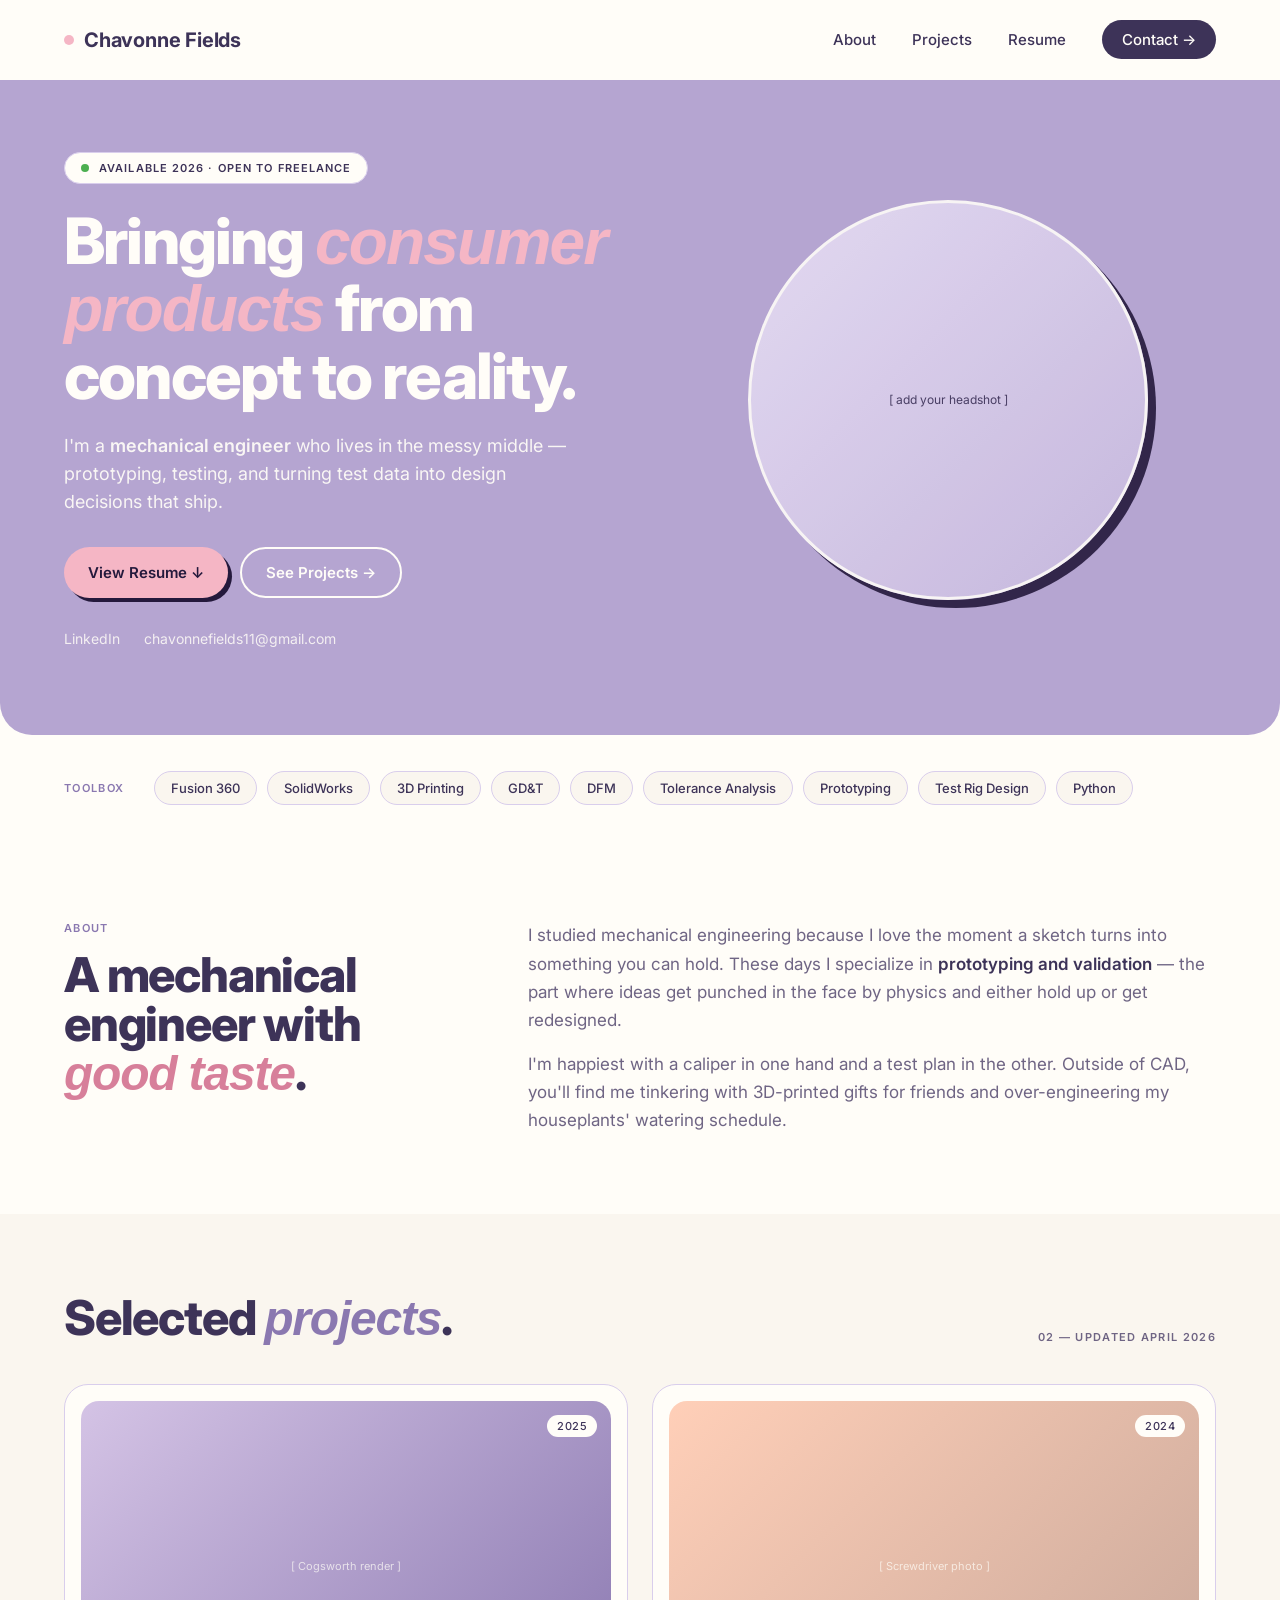
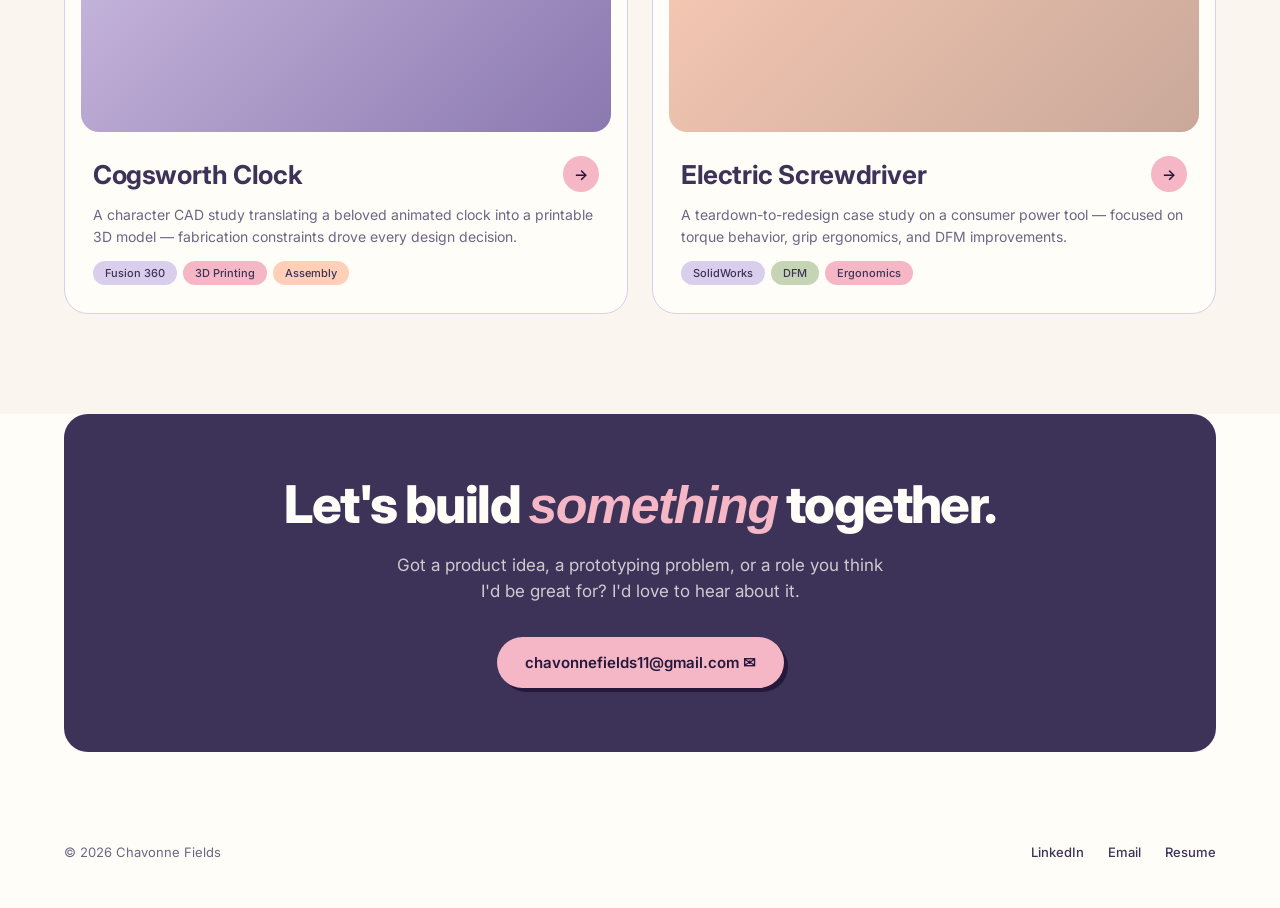
==== commit 86b87e2e: "Add files via upload" ====
--- a/index.html
+++ b/index.html
@@ -9,7 +9,572 @@
 <link rel="preconnect" href="https://fonts.googleapis.com">
 <link rel="preconnect" href="https://fonts.gstatic.com" crossorigin>
 <link href="https://fonts.googleapis.com/css2?family=Inter:ital,wght@0,400;0,500;0,600;0,700;0,800;1,400;1,500;1,600;1,700&display=swap" rel="stylesheet">
-<link rel="stylesheet" href="styles.css">
+<style>
+/* ============ CHAVONNE FIELDS — SITE STYLES ============ */
+
+:root {
+  --lav:#B5A5D1; --lavSoft:#D9CEEC; --lavDeep:#8A78B0;
+  --plum:#3D3358; --plumInk:#24193C;
+  --rose:#F5B6C5; --roseDeep:#D77F9A; --peach:#FFCFB8; --sage:#C5D4B5;
+  --cream:#FAF6EF; --paper:#FFFDF8; --muted:#6F6584;
+}
+
+* { box-sizing:border-box; margin:0; padding:0; }
+html { scroll-behavior:smooth; }
+body {
+  font-family:'Inter',sans-serif; background:var(--cream); color:#1A1428;
+  -webkit-font-smoothing:antialiased;
+}
+.page { max-width:1280px; background:var(--paper); margin:0 auto; }
+
+/* NAV */
+.nav {
+  display:flex; justify-content:space-between; align-items:center;
+  padding:20px 64px; background:var(--paper);
+  position:sticky; top:0; z-index:50;
+  border-bottom:1px solid transparent;
+  transition:border-color 0.2s;
+}
+.nav.scrolled { border-color:var(--lavSoft); }
+.logo {
+  font-weight:700; font-size:20px; color:var(--plum);
+  display:flex; align-items:center; gap:10px; letter-spacing:-0.01em;
+  white-space:nowrap; flex-shrink:0;
+  text-decoration:none;
+}
+.logo .dot {
+  width:10px; height:10px; background:var(--rose);
+  border-radius:50%;
+}
+.nav-links { display:flex; gap:36px; align-items:center; }
+.nav-links a {
+  text-decoration:none; color:var(--plum);
+  font-weight:500; font-size:15px;
+  transition:color 0.2s;
+}
+.nav-links a:hover { color:var(--roseDeep); }
+.nav-cta {
+  background:var(--plum) !important; color:var(--paper) !important;
+  padding:10px 20px;
+  border-radius:100px;
+  font-weight:600; font-size:14px;
+  text-decoration:none;
+  transition:transform 0.2s, background 0.2s;
+}
+.nav-cta:hover { background:var(--plumInk) !important; transform:translateY(-1px); }
+
+/* HERO — HOMEPAGE */
+.hero {
+  background:var(--lav);
+  padding:72px 64px 88px;
+  border-radius:0 0 32px 32px;
+}
+.hero-inner { display:flex; gap:64px; align-items:center; }
+.hero-left { flex:1; display:flex; flex-direction:column; gap:24px; align-items:flex-start; max-width:620px; }
+
+.status {
+  display:inline-flex; align-items:center; gap:10px;
+  background:var(--paper);
+  border:1px solid var(--lavSoft);
+  padding:8px 16px;
+  border-radius:100px;
+  font-size:11px; font-weight:600; letter-spacing:0.1em; text-transform:uppercase; color:var(--plum);
+}
+.status .d {
+  width:8px; height:8px; background:#4CAF50; border-radius:50%;
+  animation:pulse 2s infinite;
+}
+@keyframes pulse {
+  0%, 100% { opacity:1; transform:scale(1); }
+  50% { opacity:0.6; transform:scale(1.15); }
+}
+
+.hero h1 {
+  font-weight:800; font-size:64px; line-height:1.02;
+  letter-spacing:-0.028em; color:var(--paper);
+}
+.hero h1 em { font-style:italic; font-weight:700; color:var(--rose); }
+
+.hero-sub {
+  font-size:18px; line-height:1.55; color:var(--paper);
+  opacity:0.92; max-width:520px;
+}
+.hero-sub strong { font-weight:600; }
+
+.cta-row { display:flex; gap:12px; margin-top:8px; flex-wrap:wrap; }
+
+/* BUTTONS */
+.btn {
+  display:inline-flex; align-items:center; gap:8px;
+  padding:14px 24px;
+  border-radius:100px;
+  font-weight:600; font-size:15px; text-decoration:none; cursor:pointer; border:none;
+  transition:transform 0.2s, box-shadow 0.2s;
+}
+.btn-primary {
+  background:var(--rose); color:var(--plumInk);
+  box-shadow:4px 4px 0 var(--plumInk);
+}
+.btn-primary:hover {
+  transform:translate(-2px,-2px);
+  box-shadow:6px 6px 0 var(--plumInk);
+}
+.btn-ghost {
+  background:transparent; color:var(--paper);
+  border:2px solid var(--paper);
+}
+.btn-ghost:hover { background:var(--paper); color:var(--plum); }
+
+.btn-outline {
+  background:transparent; color:var(--plum); border:2px solid var(--plum);
+}
+.btn-outline:hover { background:var(--plum); color:var(--paper); }
+
+.meta { display:flex; gap:24px; font-size:14px; color:var(--paper); opacity:0.85; margin-top:8px; flex-wrap:wrap; }
+.meta a { color:inherit; text-decoration:none; transition:opacity 0.2s; }
+.meta a:hover { opacity:1; text-decoration:underline; }
+
+.hero-right { flex:0 0 400px; display:flex; justify-content:center; }
+.portrait {
+  width:400px; height:400px;
+  border-radius:50%;
+  background:linear-gradient(135deg, #E8DFF5, #C7B9DE);
+  border:3px solid var(--paper);
+  box-shadow:8px 8px 0 var(--plumInk);
+  display:flex; align-items:center; justify-content:center;
+  font-size:12px; color:var(--plum); text-align:center;
+  opacity:0.9;
+  overflow:hidden;
+}
+.portrait img { width:100%; height:100%; object-fit:cover; }
+
+/* SKILLS STRIP */
+.skills-strip {
+  padding:36px 64px;
+  background:var(--paper);
+  display:flex; flex-wrap:wrap; gap:10px; align-items:center;
+}
+.skill-label {
+  font-size:11px; font-weight:600; letter-spacing:0.12em; text-transform:uppercase; color:var(--lavDeep);
+  margin-right:20px;
+}
+.skill-pill {
+  background:var(--cream);
+  border:1px solid var(--lavSoft);
+  padding:8px 16px;
+  border-radius:100px;
+  font-size:13px; font-weight:500; color:var(--plum);
+  transition:transform 0.2s, border-color 0.2s;
+}
+.skill-pill:hover { transform:translateY(-2px); border-color:var(--roseDeep); }
+
+/* ABOUT */
+.about {
+  padding:80px 64px;
+  display:flex; gap:64px; align-items:flex-start;
+  background:var(--paper);
+}
+.about-left { flex:0 0 400px; display:flex; flex-direction:column; gap:16px; }
+.section-label {
+  font-size:11px; font-weight:600; letter-spacing:0.12em; text-transform:uppercase; color:var(--lavDeep);
+}
+.about h2 {
+  font-size:48px; font-weight:800; color:var(--plum);
+  letter-spacing:-0.025em; line-height:1.02;
+}
+.about h2 em { font-style:italic; font-weight:600; color:var(--roseDeep); }
+.about-right { flex:1; display:flex; flex-direction:column; gap:16px; }
+.about-right p { font-size:17px; line-height:1.65; color:var(--muted); }
+.about-right p strong { color:var(--plum); font-weight:600; }
+
+/* PROJECTS GRID */
+.projects {
+  padding:80px 64px 100px;
+  background:var(--cream);
+  display:flex; flex-direction:column; gap:40px;
+}
+.projects-header {
+  display:flex; justify-content:space-between; align-items:flex-end; flex-wrap:wrap; gap:16px;
+}
+.projects-header h2 {
+  font-size:48px; font-weight:800; color:var(--plum);
+  letter-spacing:-0.025em; line-height:1.02;
+}
+.projects-header h2 em { font-style:italic; font-weight:600; color:var(--lavDeep); }
+.projects-count {
+  font-size:11px; font-weight:600; letter-spacing:0.12em;
+  text-transform:uppercase; color:var(--muted);
+}
+
+.project-grid { display:grid; grid-template-columns:1fr 1fr; gap:24px; }
+
+.project-card {
+  background:var(--paper);
+  border:1px solid var(--lavSoft);
+  border-radius:24px;
+  overflow:hidden;
+  display:flex; flex-direction:column;
+  text-decoration:none; color:inherit;
+  transition:transform 0.2s, box-shadow 0.2s;
+}
+.project-card:hover {
+  transform:translateY(-4px);
+  box-shadow:0 20px 40px -20px rgba(61,51,88,0.2);
+}
+.project-card:hover .arrow-circle { transform:translate(2px,-2px); }
+
+.card-image {
+  aspect-ratio: 16/10;
+  margin:16px;
+  border-radius:18px;
+  display:flex; align-items:center; justify-content:center;
+  font-size:11px; color:rgba(255,253,248,0.7);
+  position:relative;
+}
+.card-image.cog { background:linear-gradient(135deg, #D4C3E5, #8A78B0); }
+.card-image.sd  { background:linear-gradient(135deg, #FFCFB8, #C9A89A); }
+
+.year-pill {
+  position:absolute; top:14px; right:14px;
+  background:var(--paper);
+  padding:4px 10px;
+  border-radius:100px;
+  font-size:11px; font-weight:500; color:var(--plum); letter-spacing:0.04em;
+}
+
+.card-body { padding:8px 28px 28px; display:flex; flex-direction:column; gap:12px; }
+.card-title-row { display:flex; justify-content:space-between; align-items:center; gap:16px; }
+.card-title { font-size:26px; font-weight:700; color:var(--plum); letter-spacing:-0.015em; }
+.arrow-circle {
+  width:36px; height:36px;
+  background:var(--rose);
+  border-radius:50%;
+  display:flex; align-items:center; justify-content:center;
+  font-size:15px; color:var(--plumInk); font-weight:600;
+  flex-shrink:0;
+  transition:transform 0.2s;
+}
+.card-desc { font-size:14px; line-height:1.6; color:var(--muted); }
+.tag-row { display:flex; gap:6px; flex-wrap:wrap; }
+.tag {
+  padding:5px 12px;
+  border-radius:100px;
+  font-size:11px; font-weight:500;
+  background:var(--lavSoft); color:var(--plum);
+}
+.tag.rose  { background:var(--rose); }
+.tag.peach { background:var(--peach); }
+.tag.sage  { background:var(--sage); }
+
+/* CTA STRIP */
+.cta {
+  background:var(--plum); color:var(--paper);
+  margin:0 64px 64px; border-radius:24px;
+  padding:64px 56px;
+  display:flex; flex-direction:column; align-items:center; gap:20px; text-align:center;
+}
+.cta h2 {
+  font-size:52px; font-weight:800; letter-spacing:-0.03em; line-height:1.02;
+  max-width:720px;
+}
+.cta h2 em { font-style:italic; font-weight:600; color:var(--rose); }
+.cta p {
+  font-size:17px; color:var(--paper); opacity:0.75;
+  max-width:500px; line-height:1.55;
+}
+.cta .email-btn {
+  margin-top:12px;
+  display:inline-flex; align-items:center; gap:10px;
+  background:var(--rose); color:var(--plumInk);
+  padding:16px 28px;
+  border-radius:100px;
+  font-weight:600; font-size:15px; text-decoration:none;
+  box-shadow:4px 4px 0 var(--plumInk);
+  transition:transform 0.2s, box-shadow 0.2s;
+}
+.cta .email-btn:hover {
+  transform:translate(-2px,-2px);
+  box-shadow:6px 6px 0 var(--plumInk);
+}
+
+/* FOOTER */
+.footer {
+  display:flex; justify-content:space-between; align-items:center;
+  padding:28px 64px 48px;
+  color:var(--muted); font-size:13px;
+  flex-wrap:wrap; gap:16px;
+}
+.footer-links { display:flex; gap:24px; }
+.footer-links a {
+  color:var(--plum); text-decoration:none; font-weight:500;
+  transition:color 0.2s;
+}
+.footer-links a:hover { color:var(--roseDeep); }
+
+/* ============ PROJECT DETAIL PAGES ============ */
+
+.detail-hero {
+  padding:40px 64px 64px;
+  background:var(--paper);
+  display:flex; flex-direction:column; gap:28px;
+}
+
+.back-link {
+  display:inline-flex; align-items:center; gap:6px;
+  text-decoration:none; color:var(--plum);
+  font-size:13px; font-weight:600; letter-spacing:0.04em;
+  align-self:flex-start;
+  transition:gap 0.2s;
+}
+.back-link:hover { gap:10px; color:var(--roseDeep); }
+
+.detail-hero h1 {
+  font-size:88px; font-weight:800; color:var(--plum);
+  letter-spacing:-0.035em; line-height:0.98;
+  max-width:1000px;
+}
+.detail-hero h1 em { font-style:italic; font-weight:700; color:var(--lavDeep); }
+
+.detail-sub {
+  font-size:20px; color:var(--muted); line-height:1.55; max-width:720px;
+}
+
+.spec-row {
+  display:grid; grid-template-columns:repeat(4,1fr); gap:24px;
+  border-top:2px dashed var(--lavSoft);
+  padding-top:28px; margin-top:8px;
+}
+.spec { display:flex; flex-direction:column; gap:6px; }
+.spec-label {
+  font-size:11px; font-weight:600; letter-spacing:0.12em;
+  text-transform:uppercase; color:var(--lavDeep);
+}
+.spec-val { font-size:17px; font-weight:600; color:var(--plum); }
+
+/* hero image (big render) */
+.hero-render {
+  margin:0 64px;
+  aspect-ratio:16/9;
+  border-radius:24px;
+  border:3px solid var(--paper);
+  box-shadow:8px 8px 0 var(--plumInk);
+  display:flex; align-items:center; justify-content:center;
+  color:rgba(255,253,248,0.8); font-size:14px;
+}
+.hero-render.cog { background:linear-gradient(135deg, #D4C3E5, #8A78B0); }
+.hero-render.sd  { background:linear-gradient(135deg, #FFCFB8, #C9A89A); }
+
+/* overview quote */
+.overview {
+  padding:96px 64px 72px;
+  display:grid; grid-template-columns:320px 1fr; gap:64px;
+  background:var(--paper);
+}
+.overview-label { align-self:flex-start; }
+.overview-quote {
+  font-size:26px; font-weight:500; font-style:italic;
+  color:var(--plum); line-height:1.45;
+  border-left:4px solid var(--roseDeep);
+  padding-left:28px;
+}
+
+/* process cards */
+.process {
+  padding:80px 64px;
+  background:var(--cream);
+  display:flex; flex-direction:column; gap:40px;
+}
+.process-header {
+  display:flex; justify-content:space-between; align-items:flex-end; flex-wrap:wrap; gap:16px;
+}
+.process-header h2 {
+  font-size:44px; font-weight:800; color:var(--plum);
+  letter-spacing:-0.025em; line-height:1.02;
+}
+.process-header h2 em { font-style:italic; font-weight:600; color:var(--lavDeep); }
+
+.process-grid { display:grid; grid-template-columns:repeat(3,1fr); gap:20px; }
+
+.process-card {
+  background:var(--paper);
+  border:1px solid var(--lavSoft);
+  border-radius:24px;
+  padding:32px 28px;
+  display:flex; flex-direction:column; gap:14px;
+  min-height:260px;
+}
+.process-num {
+  font-size:64px; font-weight:800; font-style:italic;
+  color:var(--roseDeep); letter-spacing:-0.02em; line-height:0.9;
+}
+.process-step-label {
+  font-size:11px; font-weight:600; letter-spacing:0.12em;
+  text-transform:uppercase; color:var(--lavDeep);
+}
+.process-title {
+  font-size:22px; font-weight:700; color:var(--plum);
+  letter-spacing:-0.01em;
+}
+.process-body {
+  font-size:14px; color:var(--muted); line-height:1.6;
+}
+
+/* gallery */
+.gallery {
+  padding:80px 64px;
+  background:var(--paper);
+  display:flex; flex-direction:column; gap:24px;
+}
+.gallery-header {
+  display:flex; flex-direction:column; gap:6px;
+}
+.gallery-header h2 {
+  font-size:44px; font-weight:800; color:var(--plum);
+  letter-spacing:-0.025em; line-height:1.02;
+}
+.gallery-header h2 em { font-style:italic; font-weight:600; color:var(--lavDeep); }
+
+.gallery-grid { display:grid; grid-template-columns:2fr 1fr; gap:20px; align-items:stretch; }
+.gallery-stack { display:flex; flex-direction:column; gap:20px; }
+
+.gallery-tile {
+  aspect-ratio:4/3;
+  min-height:220px;
+  border-radius:20px;
+  display:flex; align-items:center; justify-content:center;
+  font-size:12px; color:rgba(255,253,248,0.75);
+}
+.gallery-stack .gallery-tile { flex:1; min-height:220px; }
+.gallery-tile.wide { aspect-ratio:auto; min-height:460px; height:100%; }
+.gallery-tile.v1 { background:linear-gradient(135deg,#C7B9DE,#8A78B0); }
+.gallery-tile.v2 { background:linear-gradient(135deg,#E8DFF5,#B5A5D1); }
+.gallery-tile.v3 { background:linear-gradient(135deg,#D9CEEC,#8A78B0); }
+.gallery-tile.s1 { background:linear-gradient(135deg,#FFCFB8,#D77F9A); }
+.gallery-tile.s2 { background:linear-gradient(135deg,#F5B6C5,#D77F9A); }
+.gallery-tile.s3 { background:linear-gradient(135deg,#FFCFB8,#C9A89A); }
+
+/* outcomes */
+.outcomes {
+  padding:80px 64px;
+  background:var(--cream);
+  display:flex; flex-direction:column; gap:40px;
+}
+.outcomes h2 {
+  font-size:44px; font-weight:800; color:var(--plum);
+  letter-spacing:-0.025em; line-height:1.02;
+}
+.outcomes h2 em { font-style:italic; font-weight:600; color:var(--roseDeep); }
+.outcomes-grid { display:grid; grid-template-columns:repeat(3,1fr); gap:20px; }
+.stat-card {
+  padding:36px 28px;
+  border-radius:24px;
+  display:flex; flex-direction:column; gap:12px;
+  min-height:220px;
+  border:1px solid transparent;
+}
+.stat-card.rose  { background:var(--rose); }
+.stat-card.lav   { background:var(--lavSoft); }
+.stat-card.peach { background:var(--peach); }
+.stat-num {
+  font-size:68px; font-weight:800; color:var(--plumInk);
+  letter-spacing:-0.03em; line-height:0.9;
+}
+.stat-label {
+  font-size:15px; font-weight:600; color:var(--plumInk);
+  line-height:1.45;
+}
+
+/* next project */
+.next-project {
+  margin:0 64px 64px;
+  padding:48px 48px;
+  background:var(--lav); color:var(--paper);
+  border-radius:24px;
+  display:flex; justify-content:space-between; align-items:center;
+  gap:24px; flex-wrap:wrap;
+  text-decoration:none;
+  transition:transform 0.2s;
+}
+.next-project:hover { transform:translateY(-4px); }
+.next-project:hover .arrow-circle { transform:translate(2px,-2px); }
+.next-left { display:flex; flex-direction:column; gap:8px; }
+.next-label {
+  font-size:11px; font-weight:600; letter-spacing:0.12em; text-transform:uppercase;
+  color:var(--paper); opacity:0.75;
+}
+.next-title {
+  font-size:36px; font-weight:800; color:var(--paper);
+  letter-spacing:-0.02em; line-height:1;
+}
+.next-title em { font-style:italic; font-weight:700; color:var(--rose); }
+
+/* ============ RESPONSIVE ============ */
+@media (max-width: 900px) {
+  .nav { padding:16px 24px; }
+  .nav-links { gap:20px; }
+  .nav-links a:not(.nav-cta) { display:none; }
+
+  .hero { padding:56px 24px 72px; }
+  .hero-inner { flex-direction:column-reverse; gap:40px; }
+  .hero-left { max-width:100%; }
+  .hero h1 { font-size:44px; }
+  .hero-sub { font-size:16px; }
+  .hero-right { flex:none; }
+  .portrait { width:280px; height:280px; box-shadow:6px 6px 0 var(--plumInk); }
+
+  .skills-strip { padding:28px 24px; }
+
+  .about { flex-direction:column; gap:24px; padding:56px 24px; }
+  .about-left { flex:none; }
+  .about h2 { font-size:36px; }
+  .about-right p { font-size:16px; }
+
+  .projects { padding:56px 24px 72px; }
+  .projects-header h2 { font-size:36px; }
+  .project-grid { grid-template-columns:1fr; }
+
+  .cta { margin:0 24px 40px; padding:48px 28px; }
+  .cta h2 { font-size:36px; }
+  .cta p { font-size:15px; }
+
+  .footer { padding:24px 24px 40px; }
+
+  /* project detail */
+  .detail-hero { padding:32px 24px 48px; }
+  .detail-hero h1 { font-size:48px; }
+  .detail-sub { font-size:17px; }
+  .spec-row { grid-template-columns:1fr 1fr; gap:20px; }
+  .hero-render { margin:0 24px; }
+
+  .overview { padding:56px 24px; grid-template-columns:1fr; gap:20px; }
+  .overview-quote { font-size:22px; }
+
+  .process { padding:56px 24px; }
+  .process-header h2 { font-size:32px; }
+  .process-grid { grid-template-columns:1fr; }
+
+  .gallery { padding:56px 24px; }
+  .gallery-header h2 { font-size:32px; }
+  .gallery-grid { grid-template-columns:1fr; }
+
+  .outcomes { padding:56px 24px; }
+  .outcomes h2 { font-size:32px; }
+  .outcomes-grid { grid-template-columns:1fr; }
+  .stat-num { font-size:56px; }
+
+  .next-project { margin:0 24px 40px; padding:32px 24px; }
+  .next-title { font-size:26px; }
+}
+
+@media (max-width: 480px) {
+  .hero h1 { font-size:36px; }
+  .cta h2 { font-size:30px; }
+  .about h2, .projects-header h2 { font-size:30px; }
+  .portrait { width:240px; height:240px; }
+  .detail-hero h1 { font-size:38px; }
+}
+
+</style>
 </head>
 <body>
 <div class="page">
